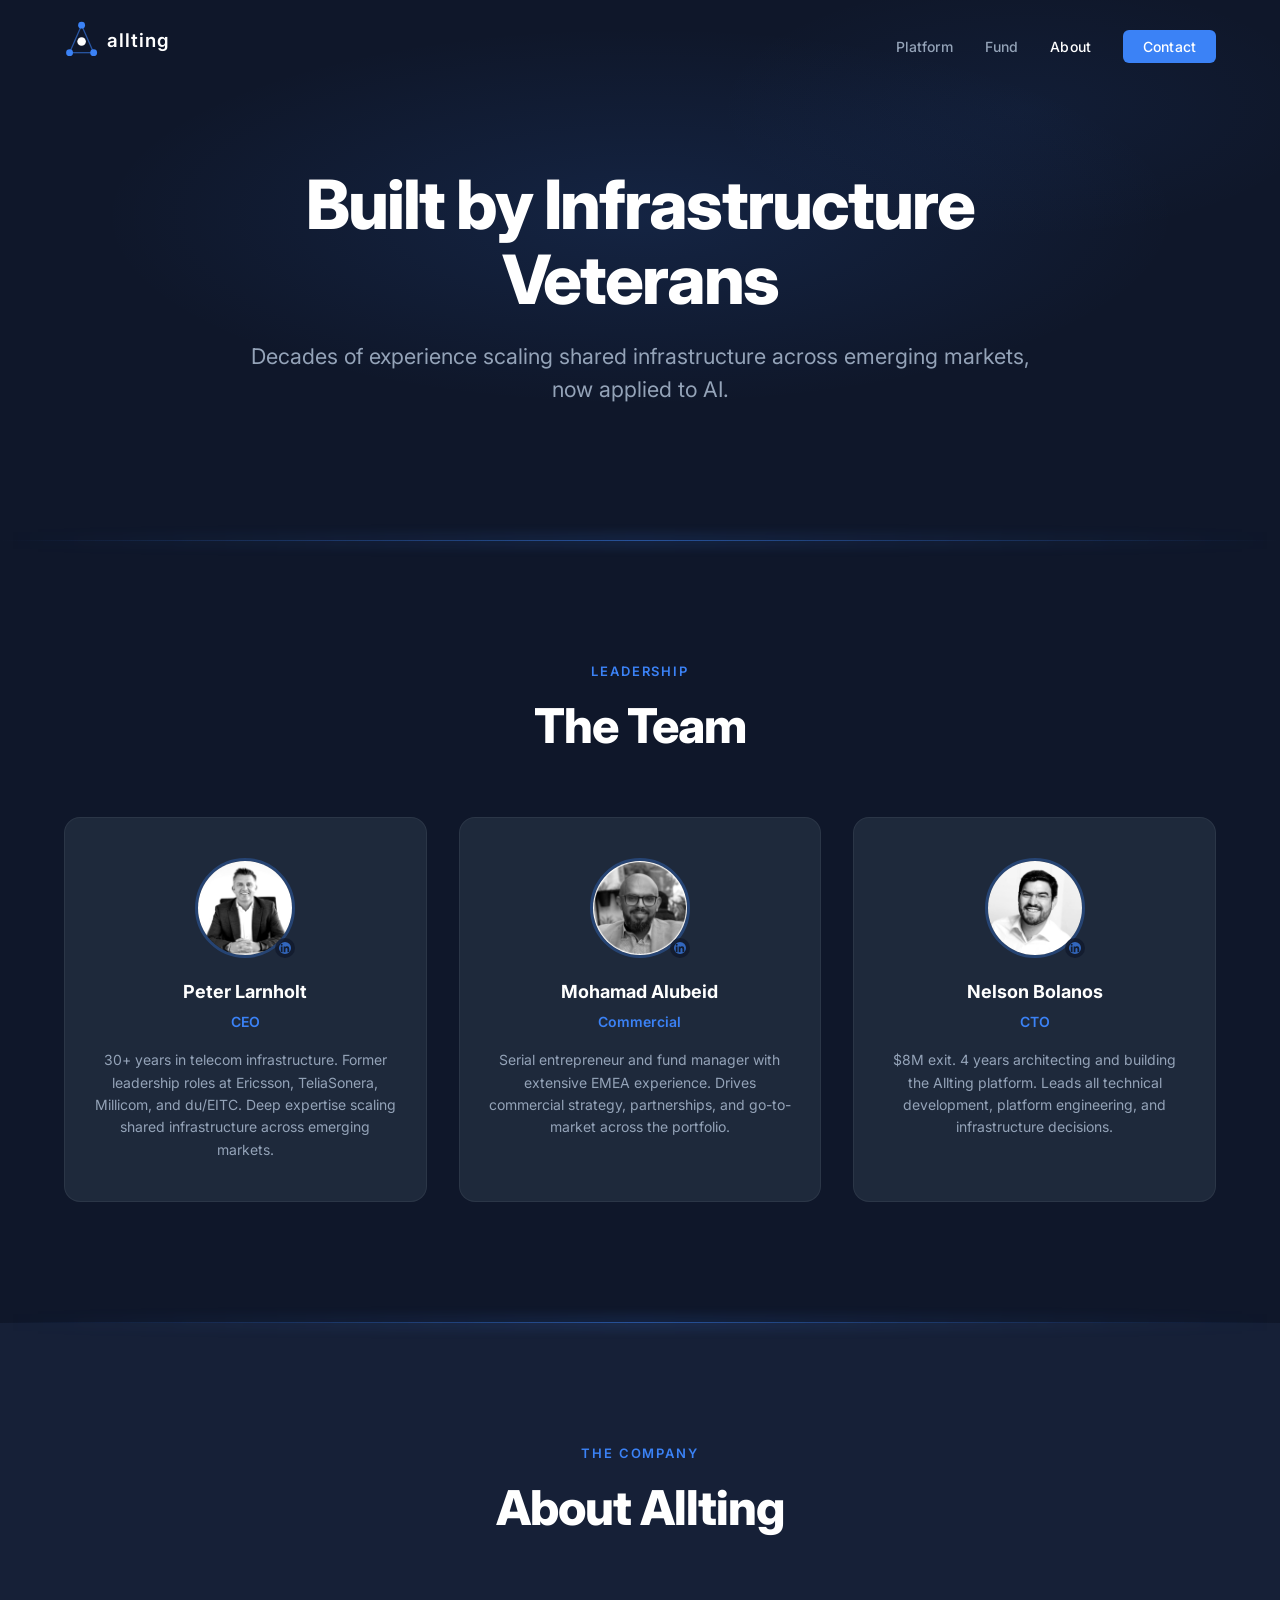
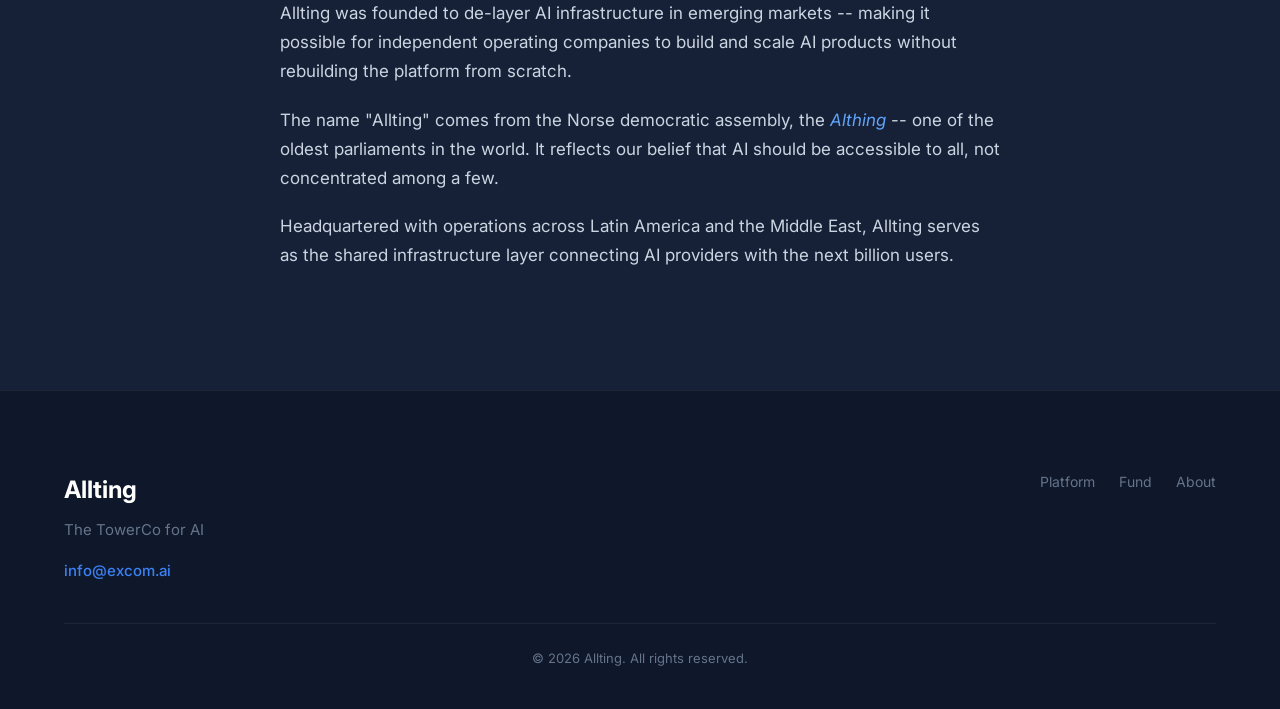
==== about.html @ 38971968 "Restructure site: Product, Fund (PE style), About — three pages Co-Authored-By: Claude Opus 4.6 (1M " ====
<!DOCTYPE html>
<html lang="en">
<head>
  <meta charset="UTF-8">
  <meta name="viewport" content="width=device-width, initial-scale=1.0">
  <title>About — Allting</title>
  <meta name="description" content="Meet the team behind Allting, the shared infrastructure layer for AI in emerging markets.">

  <!-- Favicons -->
  <link rel="icon" type="image/svg+xml" href="favicon.svg">
  <link rel="icon" type="image/x-icon" href="favicon.ico" sizes="32x32">
  <link rel="apple-touch-icon" href="apple-touch-icon.png">

  <!-- Open Graph -->
  <meta property="og:type" content="website">
  <meta property="og:url" content="https://allting.ai/about.html">
  <meta property="og:title" content="About — Allting">
  <meta property="og:description" content="Meet the team behind Allting, the shared infrastructure layer for AI in emerging markets.">
  <meta property="og:image" content="https://allting.ai/og-image.png">

  <!-- SEO -->
  <link rel="canonical" href="https://allting.ai/about.html">
  <meta name="theme-color" content="#0F172A">

  <link rel="preconnect" href="https://fonts.googleapis.com">
  <link rel="preconnect" href="https://fonts.gstatic.com" crossorigin>
  <link href="https://fonts.googleapis.com/css2?family=Inter:wght@300;400;500;600;700;800&display=swap" rel="stylesheet">
  <link rel="stylesheet" href="style.css">
</head>
<body>

  <!-- Navigation -->
  <nav class="nav" id="nav" role="navigation" aria-label="Main navigation">
    <div class="nav-inner">
      <a href="/" class="nav-logo" aria-label="Allting home">
        <svg xmlns="http://www.w3.org/2000/svg" viewBox="0 0 220 50" width="190" height="43" class="nav-logo-svg">
          <line x1="20" y1="6" x2="6" y2="38" stroke="#3B82F6" stroke-width="1.5" opacity="0.6"/>
          <line x1="20" y1="6" x2="34" y2="38" stroke="#3B82F6" stroke-width="1.5" opacity="0.6"/>
          <line x1="6" y1="38" x2="34" y2="38" stroke="#3B82F6" stroke-width="1.5" opacity="0.6"/>
          <circle cx="20" cy="6" r="4" fill="#3B82F6"/>
          <circle cx="6" cy="38" r="4" fill="#3B82F6"/>
          <circle cx="34" cy="38" r="4" fill="#3B82F6"/>
          <circle cx="20" cy="25" r="5" fill="#FFFFFF"/>
          <text x="50" y="31" font-family="Inter, Arial, Helvetica, sans-serif" font-size="22" font-weight="600" fill="#FFFFFF" letter-spacing="1">allting</text>
        </svg>
      </a>
      <button class="nav-toggle" id="navToggle" aria-label="Toggle menu">
        <span></span><span></span><span></span>
      </button>
      <ul class="nav-links" id="navLinks">
        <li><a href="/">Platform</a></li>
        <li><a href="invest.html">Fund</a></li>
        <li><a href="about.html" class="nav-active">About</a></li>
        <li><a href="#contact" class="nav-cta">Contact</a></li>
      </ul>
    </div>
  </nav>

  <!-- Hero -->
  <section class="hero hero-minimal" id="hero" role="banner" aria-label="Hero">
    <div class="hero-bg">
      <div class="hero-gradient"></div>
    </div>
    <div class="container">
      <div class="hero-content">
        <h1 class="hero-title fade-in">Built by Infrastructure Veterans</h1>
        <p class="hero-subtitle fade-in">Decades of experience scaling shared infrastructure across emerging markets, now applied to AI.</p>
      </div>
    </div>
  </section>

  <!-- Section Divider -->
  <div class="section-divider"></div>

  <!-- Team -->
  <section class="section" id="team" aria-label="Team">
    <div class="container">
      <div class="section-header fade-in">
        <p class="section-label">Leadership</p>
        <h2 class="section-title">The Team</h2>
      </div>
      <div class="team-grid">
        <div class="team-card fade-in">
          <a href="https://www.linkedin.com/in/larnholt/" target="_blank" rel="noopener" class="team-linkedin-link">
            <img src="images/peter.jpg" alt="Peter Larnholt" class="team-photo">
            <svg class="team-linkedin-icon" xmlns="http://www.w3.org/2000/svg" viewBox="0 0 24 24" width="20" height="20" fill="#3B82F6"><path d="M20.447 20.452h-3.554v-5.569c0-1.328-.027-3.037-1.852-3.037-1.853 0-2.136 1.445-2.136 2.939v5.667H9.351V9h3.414v1.561h.046c.477-.9 1.637-1.85 3.37-1.85 3.601 0 4.267 2.37 4.267 5.455v6.286zM5.337 7.433a2.062 2.062 0 01-2.063-2.065 2.064 2.064 0 112.063 2.065zm1.782 13.019H3.555V9h3.564v11.452zM22.225 0H1.771C.792 0 0 .774 0 1.729v20.542C0 23.227.792 24 1.771 24h20.451C23.2 24 24 23.227 24 22.271V1.729C24 .774 23.2 0 22.222 0h.003z"/></svg>
          </a>
          <h3 class="team-name">Peter Larnholt</h3>
          <p class="team-role">CEO</p>
          <p class="team-bio">30+ years in telecom infrastructure. Former leadership roles at Ericsson, TeliaSonera, Millicom, and du/EITC. Deep expertise scaling shared infrastructure across emerging markets.</p>
        </div>
        <div class="team-card fade-in">
          <a href="https://www.linkedin.com/in/molle/" target="_blank" rel="noopener" class="team-linkedin-link">
            <img src="images/molle.jpg" alt="Mohamad Alubeid" class="team-photo">
            <svg class="team-linkedin-icon" xmlns="http://www.w3.org/2000/svg" viewBox="0 0 24 24" width="20" height="20" fill="#3B82F6"><path d="M20.447 20.452h-3.554v-5.569c0-1.328-.027-3.037-1.852-3.037-1.853 0-2.136 1.445-2.136 2.939v5.667H9.351V9h3.414v1.561h.046c.477-.9 1.637-1.85 3.37-1.85 3.601 0 4.267 2.37 4.267 5.455v6.286zM5.337 7.433a2.062 2.062 0 01-2.063-2.065 2.064 2.064 0 112.063 2.065zm1.782 13.019H3.555V9h3.564v11.452zM22.225 0H1.771C.792 0 0 .774 0 1.729v20.542C0 23.227.792 24 1.771 24h20.451C23.2 24 24 23.227 24 22.271V1.729C24 .774 23.2 0 22.222 0h.003z"/></svg>
          </a>
          <h3 class="team-name">Mohamad Alubeid</h3>
          <p class="team-role">Commercial</p>
          <p class="team-bio">Serial entrepreneur and fund manager with extensive EMEA experience. Drives commercial strategy, partnerships, and go-to-market across the portfolio.</p>
        </div>
        <div class="team-card fade-in">
          <a href="https://www.linkedin.com/in/nbolanoss/" target="_blank" rel="noopener" class="team-linkedin-link">
            <img src="images/nelson.jpg" alt="Nelson Bolanos" class="team-photo">
            <svg class="team-linkedin-icon" xmlns="http://www.w3.org/2000/svg" viewBox="0 0 24 24" width="20" height="20" fill="#3B82F6"><path d="M20.447 20.452h-3.554v-5.569c0-1.328-.027-3.037-1.852-3.037-1.853 0-2.136 1.445-2.136 2.939v5.667H9.351V9h3.414v1.561h.046c.477-.9 1.637-1.85 3.37-1.85 3.601 0 4.267 2.37 4.267 5.455v6.286zM5.337 7.433a2.062 2.062 0 01-2.063-2.065 2.064 2.064 0 112.063 2.065zm1.782 13.019H3.555V9h3.564v11.452zM22.225 0H1.771C.792 0 0 .774 0 1.729v20.542C0 23.227.792 24 1.771 24h20.451C23.2 24 24 23.227 24 22.271V1.729C24 .774 23.2 0 22.222 0h.003z"/></svg>
          </a>
          <h3 class="team-name">Nelson Bolanos</h3>
          <p class="team-role">CTO</p>
          <p class="team-bio">$8M exit. 4 years architecting and building the Allting platform. Leads all technical development, platform engineering, and infrastructure decisions.</p>
        </div>
      </div>
    </div>
  </section>

  <!-- Section Divider -->
  <div class="section-divider"></div>

  <!-- Company -->
  <section class="section section-dark" id="company" aria-label="Company">
    <div class="container">
      <div class="section-header fade-in">
        <p class="section-label">The Company</p>
        <h2 class="section-title">About Allting</h2>
      </div>
      <div class="company-content fade-in">
        <div class="company-text">
          <p>Allting was founded to de-layer AI infrastructure in emerging markets -- making it possible for independent operating companies to build and scale AI products without rebuilding the platform from scratch.</p>
          <p>The name "Allting" comes from the Norse democratic assembly, the <em>Althing</em> -- one of the oldest parliaments in the world. It reflects our belief that AI should be accessible to all, not concentrated among a few.</p>
          <p>Headquartered with operations across Latin America and the Middle East, Allting serves as the shared infrastructure layer connecting AI providers with the next billion users.</p>
        </div>
      </div>
    </div>
  </section>

  <!-- Contact / Footer -->
  <footer class="footer" id="contact" role="contentinfo" aria-label="Contact and footer">
    <div class="container">
      <div class="footer-content fade-in">
        <div class="footer-main">
          <span class="footer-logo">Allting</span>
          <p class="footer-tagline">The TowerCo for AI</p>
          <a href="mailto:info@excom.ai" class="footer-email">info@excom.ai</a>
        </div>
        <div class="footer-links">
          <a href="/">Platform</a>
          <a href="invest.html">Fund</a>
          <a href="about.html">About</a>
        </div>
      </div>
      <div class="footer-bottom">
        <p>&copy; 2026 Allting. All rights reserved.</p>
      </div>
    </div>
  </footer>

  <script src="main.js" defer></script>
</body>
</html>
---- style.css ----
/* ============================================
   Allting — Investor Website
   Premium dark theme, Lunate-inspired
   ============================================ */

/* --- Reset & Base --- */
*, *::before, *::after {
  margin: 0;
  padding: 0;
  box-sizing: border-box;
}

:root {
  --navy: #0F172A;
  --navy-light: #1E293B;
  --navy-mid: #162037;
  --blue: #3B82F6;
  --blue-light: #60A5FA;
  --blue-glow: rgba(59, 130, 246, 0.15);
  --white: #FFFFFF;
  --gray-100: #F1F5F9;
  --gray-200: #E2E8F0;
  --gray-300: #CBD5E1;
  --gray-400: #94A3B8;
  --gray-500: #64748B;
  --font: 'Inter', -apple-system, BlinkMacSystemFont, 'Segoe UI', sans-serif;
  --transition: 0.3s cubic-bezier(0.4, 0, 0.2, 1);
}

html {
  scroll-behavior: smooth;
  -webkit-font-smoothing: antialiased;
  -moz-osx-font-smoothing: grayscale;
}

body {
  font-family: var(--font);
  background: var(--navy);
  color: var(--gray-200);
  line-height: 1.6;
  overflow-x: hidden;
}

.container {
  max-width: 1200px;
  margin: 0 auto;
  padding: 0 24px;
}

a {
  color: inherit;
  text-decoration: none;
}

ul { list-style: none; }

/* --- Animations --- */
.counter {
  display: inline-block;
}

.fade-in {
  opacity: 0;
  transform: translateY(30px);
  transition: opacity 0.7s var(--transition), transform 0.7s var(--transition);
}

.fade-in.visible {
  opacity: 1;
  transform: translateY(0);
}

/* Stagger children */
.fade-in:nth-child(2) { transition-delay: 0.1s; }
.fade-in:nth-child(3) { transition-delay: 0.2s; }
.fade-in:nth-child(4) { transition-delay: 0.3s; }

/* ============================================
   Navigation
   ============================================ */
.nav {
  position: fixed;
  top: 0;
  left: 0;
  right: 0;
  z-index: 1000;
  padding: 20px 0;
  transition: background var(--transition), padding var(--transition), box-shadow var(--transition);
}

.nav.scrolled {
  background: rgba(15, 23, 42, 0.95);
  backdrop-filter: blur(12px);
  -webkit-backdrop-filter: blur(12px);
  padding: 12px 0;
  box-shadow: 0 1px 0 rgba(255,255,255,0.05);
}

.nav-inner {
  max-width: 1200px;
  margin: 0 auto;
  padding: 0 24px;
  display: flex;
  align-items: center;
  justify-content: space-between;
}

.nav-logo {
  font-size: 1.5rem;
  font-weight: 700;
  color: var(--white);
  letter-spacing: -0.02em;
}

.nav-links {
  display: flex;
  align-items: center;
  gap: 32px;
}

.nav-links a {
  font-size: 0.875rem;
  font-weight: 500;
  color: var(--gray-400);
  transition: color var(--transition);
  letter-spacing: 0.01em;
}

.nav-links a:hover {
  color: var(--white);
}

.nav-cta {
  background: var(--blue);
  color: var(--white) !important;
  padding: 8px 20px;
  border-radius: 6px;
  transition: background var(--transition), transform var(--transition) !important;
}

.nav-cta:hover {
  background: var(--blue-light);
  transform: translateY(-1px);
}

.nav-toggle {
  display: none;
  flex-direction: column;
  gap: 5px;
  background: none;
  border: none;
  cursor: pointer;
  padding: 4px;
}

.nav-toggle span {
  display: block;
  width: 24px;
  height: 2px;
  background: var(--white);
  border-radius: 2px;
  transition: transform var(--transition), opacity var(--transition);
}

.nav-toggle.active span:nth-child(1) {
  transform: translateY(7px) rotate(45deg);
}

.nav-toggle.active span:nth-child(2) {
  opacity: 0;
}

.nav-toggle.active span:nth-child(3) {
  transform: translateY(-7px) rotate(-45deg);
}

/* ============================================
   Section Dividers
   ============================================ */
.section-divider {
  height: 1px;
  background: linear-gradient(90deg, transparent, rgba(59,130,246,0.3) 30%, rgba(59,130,246,0.5) 50%, rgba(59,130,246,0.3) 70%, transparent);
  position: relative;
}

.section-divider::before {
  content: '';
  position: absolute;
  top: -8px;
  left: 0;
  right: 0;
  height: 17px;
  background: linear-gradient(90deg, transparent, rgba(59,130,246,0.06) 30%, rgba(59,130,246,0.1) 50%, rgba(59,130,246,0.06) 70%, transparent);
  filter: blur(4px);
}

/* ============================================
   Hero Section
   ============================================ */
.hero {
  position: relative;
  min-height: 100vh;
  display: flex;
  align-items: center;
  padding: 120px 0 80px;
  overflow: hidden;
}

.hero-canvas {
  position: absolute;
  top: 0;
  left: 0;
  width: 100%;
  height: 100%;
  z-index: 0;
  pointer-events: none;
}

.hero-bg {
  position: absolute;
  inset: 0;
  z-index: 0;
}

.hero-gradient {
  position: absolute;
  inset: 0;
  background:
    radial-gradient(ellipse 60% 50% at 50% 40%, rgba(59,130,246,0.12) 0%, transparent 70%),
    radial-gradient(ellipse 40% 40% at 80% 20%, rgba(59,130,246,0.06) 0%, transparent 60%);
}

.hero-grid {
  position: absolute;
  inset: 0;
  background-image:
    linear-gradient(rgba(59,130,246,0.03) 1px, transparent 1px),
    linear-gradient(90deg, rgba(59,130,246,0.03) 1px, transparent 1px);
  background-size: 60px 60px;
  mask-image: radial-gradient(ellipse 70% 60% at 50% 50%, black 20%, transparent 70%);
  -webkit-mask-image: radial-gradient(ellipse 70% 60% at 50% 50%, black 20%, transparent 70%);
}

.hero-content {
  position: relative;
  z-index: 1;
  text-align: center;
  max-width: 800px;
  margin: 0 auto;
}

.hero-label {
  font-size: 0.8125rem;
  font-weight: 600;
  text-transform: uppercase;
  letter-spacing: 0.15em;
  color: var(--blue);
  margin-bottom: 24px;
}

.hero-title {
  font-size: clamp(2.5rem, 6vw, 4.25rem);
  font-weight: 800;
  color: var(--white);
  line-height: 1.1;
  letter-spacing: -0.03em;
  margin-bottom: 24px;
}

.hero-subtitle {
  font-size: clamp(1.1rem, 2vw, 1.35rem);
  color: var(--gray-400);
  font-weight: 400;
  margin-bottom: 48px;
  line-height: 1.5;
}

.hero-stats {
  display: inline-flex;
  align-items: center;
  gap: 32px;
  background: rgba(30, 41, 59, 0.5);
  border: 1px solid rgba(59,130,246,0.15);
  border-radius: 12px;
  padding: 24px 40px;
  margin-bottom: 48px;
  backdrop-filter: blur(8px);
}

.hero-stat {
  display: flex;
  flex-direction: column;
  align-items: center;
  gap: 4px;
}

.hero-stat-value {
  font-size: 1.75rem;
  font-weight: 700;
  color: var(--white);
  letter-spacing: -0.02em;
}

.hero-stat-label {
  font-size: 0.8125rem;
  color: var(--gray-400);
  font-weight: 500;
  text-transform: uppercase;
  letter-spacing: 0.05em;
}

.hero-stat-divider {
  width: 1px;
  height: 40px;
  background: rgba(255,255,255,0.1);
}

.hero-actions {
  display: flex;
  gap: 16px;
  justify-content: center;
}

/* --- Buttons --- */
.btn {
  display: inline-flex;
  align-items: center;
  padding: 14px 28px;
  font-size: 0.9375rem;
  font-weight: 600;
  border-radius: 8px;
  transition: all var(--transition);
  cursor: pointer;
  border: none;
  font-family: var(--font);
}

.btn-primary {
  background: var(--blue);
  color: var(--white);
}

.btn-primary:hover {
  background: var(--blue-light);
  transform: translateY(-2px);
  box-shadow: 0 8px 24px rgba(59,130,246,0.25);
}

.btn-outline {
  background: transparent;
  color: var(--gray-300);
  border: 1px solid rgba(255,255,255,0.15);
}

.btn-outline:hover {
  border-color: rgba(255,255,255,0.3);
  color: var(--white);
  transform: translateY(-2px);
}

/* ============================================
   Sections (shared)
   ============================================ */
.section {
  padding: 120px 0;
}

.section-dark {
  background: var(--navy-mid);
}

.section-header {
  text-align: center;
  max-width: 680px;
  margin: 0 auto 64px;
}

.section-label {
  font-size: 0.8125rem;
  font-weight: 600;
  text-transform: uppercase;
  letter-spacing: 0.15em;
  color: var(--blue);
  margin-bottom: 16px;
}

.section-title {
  font-size: clamp(2rem, 4vw, 3rem);
  font-weight: 800;
  color: var(--white);
  line-height: 1.15;
  letter-spacing: -0.02em;
  margin-bottom: 16px;
}

.section-desc {
  font-size: 1.125rem;
  color: var(--gray-400);
  line-height: 1.6;
}

/* ============================================
   About Section
   ============================================ */
.about-grid {
  display: grid;
  grid-template-columns: 1fr 1fr;
  gap: 48px;
  align-items: start;
}

.about-icon {
  margin-bottom: 24px;
}

.about-quote {
  font-size: 1.25rem;
  line-height: 1.7;
  color: var(--gray-300);
  border-left: 3px solid var(--blue);
  padding-left: 24px;
  font-style: normal;
}

.about-quote strong {
  color: var(--white);
}

.about-details {
  display: flex;
  flex-direction: column;
  gap: 20px;
}

.about-card {
  background: var(--navy-light);
  border: 1px solid rgba(255,255,255,0.06);
  border-radius: 12px;
  padding: 28px;
  transition: border-color var(--transition), transform var(--transition);
}

.about-card:hover {
  border-color: rgba(59,130,246,0.2);
  transform: translateY(-2px);
}

.about-card h3 {
  font-size: 1rem;
  font-weight: 600;
  color: var(--white);
  margin-bottom: 8px;
}

.about-card p {
  font-size: 0.9375rem;
  color: var(--gray-400);
  line-height: 1.6;
}

/* ============================================
   Problem Section
   ============================================ */
.problem-grid {
  display: grid;
  grid-template-columns: repeat(4, 1fr);
  gap: 24px;
}

.problem-card {
  background: rgba(15, 23, 42, 0.6);
  border: 1px solid rgba(255,255,255,0.06);
  border-radius: 12px;
  padding: 36px 28px;
  text-align: center;
  transition: border-color var(--transition), transform var(--transition);
}

.problem-card:hover {
  border-color: rgba(59,130,246,0.2);
  transform: translateY(-4px);
}

.problem-stat {
  display: block;
  font-size: 2.5rem;
  font-weight: 800;
  color: var(--blue);
  letter-spacing: -0.02em;
  margin-bottom: 12px;
}

.problem-label {
  font-size: 0.875rem;
  color: var(--gray-400);
  line-height: 1.5;
}

/* ============================================
   How It Works — Flow Stack
   ============================================ */
.flow-stack {
  max-width: 560px;
  margin: 0 auto;
  display: flex;
  flex-direction: column;
  align-items: center;
}

.flow-layer {
  width: 100%;
  padding: 28px 32px;
  border-radius: 12px;
  text-align: center;
  border: 1px solid rgba(255,255,255,0.06);
  transition: transform var(--transition);
}

.flow-layer:hover {
  transform: scale(1.02);
}

.flow-layer-top {
  background: linear-gradient(135deg, rgba(59,130,246,0.08), rgba(59,130,246,0.03));
  border-color: rgba(59,130,246,0.15);
}

.flow-layer-mid {
  background: rgba(30, 41, 59, 0.5);
}

.flow-layer-infra {
  background: linear-gradient(135deg, rgba(59,130,246,0.15), rgba(59,130,246,0.05));
  border-color: rgba(59,130,246,0.3);
}

.flow-layer-bottom {
  background: rgba(30, 41, 59, 0.3);
}

.flow-layer-label {
  font-size: 1.125rem;
  font-weight: 700;
  color: var(--white);
  margin-bottom: 4px;
}

.flow-layer-desc {
  font-size: 0.875rem;
  color: var(--gray-400);
}

.flow-badge {
  display: inline-block;
  font-size: 0.75rem;
  font-weight: 600;
  padding: 2px 10px;
  border-radius: 20px;
  background: rgba(255,255,255,0.08);
  color: var(--gray-300);
  margin-left: 8px;
  vertical-align: middle;
}

.flow-badge.accent {
  background: rgba(59,130,246,0.2);
  color: var(--blue-light);
}

.flow-arrow {
  padding: 8px 0;
  opacity: 0.5;
}

/* Animated flow arrows */
.flow-arrow-animated {
  display: flex;
  flex-direction: column;
  align-items: center;
  padding: 4px 0;
  position: relative;
  height: 40px;
}

.flow-pulse-line {
  width: 2px;
  height: 100%;
  background: linear-gradient(to bottom, rgba(59,130,246,0.1), rgba(59,130,246,0.4), rgba(59,130,246,0.1));
}

.flow-pulse-dot {
  position: absolute;
  width: 8px;
  height: 8px;
  border-radius: 50%;
  background: var(--blue);
  box-shadow: 0 0 12px rgba(59,130,246,0.6);
  animation: flowPulseDown 2s ease-in-out infinite;
}

.flow-arrow-animated:nth-of-type(2) .flow-pulse-dot {
  animation-delay: 0.4s;
}

.flow-arrow-animated:nth-of-type(3) .flow-pulse-dot {
  animation-delay: 0.8s;
}

@keyframes flowPulseDown {
  0% { top: 0; opacity: 0; }
  20% { opacity: 1; }
  80% { opacity: 1; }
  100% { top: calc(100% - 8px); opacity: 0; }
}

.flow-callout {
  text-align: center;
  margin-top: 48px;
  font-size: 1.125rem;
  font-style: italic;
  color: var(--gray-400);
  border-top: 1px solid rgba(255,255,255,0.06);
  padding-top: 32px;
  max-width: 560px;
  margin-left: auto;
  margin-right: auto;
}

/* ============================================
   Market Section
   ============================================ */
.market-grid {
  display: grid;
  grid-template-columns: repeat(3, 1fr);
  gap: 32px;
}

.market-card {
  background: rgba(15, 23, 42, 0.6);
  border: 1px solid rgba(255,255,255,0.06);
  border-radius: 16px;
  padding: 40px 28px;
  text-align: center;
  transition: border-color var(--transition), transform var(--transition);
}

.market-card:hover {
  border-color: rgba(59,130,246,0.2);
  transform: translateY(-4px);
}

.market-ring {
  width: 100px;
  height: 100px;
  margin: 0 auto 24px;
}

.market-ring svg {
  width: 100%;
  height: 100%;
}

.market-value {
  display: block;
  font-size: 2rem;
  font-weight: 800;
  color: var(--white);
  letter-spacing: -0.02em;
}

.market-label {
  display: block;
  font-size: 0.8125rem;
  font-weight: 600;
  text-transform: uppercase;
  letter-spacing: 0.1em;
  color: var(--blue);
  margin-bottom: 12px;
}

.market-desc {
  font-size: 0.875rem;
  color: var(--gray-400);
  line-height: 1.5;
}

/* ============================================
   Business Model
   ============================================ */
.model-grid {
  display: grid;
  grid-template-columns: 1fr 1fr;
  gap: 48px;
  align-items: start;
}

.model-metrics {
  display: flex;
  flex-direction: column;
  gap: 24px;
}

.model-metric {
  background: var(--navy-light);
  border: 1px solid rgba(255,255,255,0.06);
  border-radius: 12px;
  padding: 28px;
  display: flex;
  align-items: baseline;
  gap: 16px;
  transition: border-color var(--transition);
}

.model-metric:hover {
  border-color: rgba(59,130,246,0.2);
}

.model-metric-value {
  font-size: 2rem;
  font-weight: 800;
  color: var(--blue);
  letter-spacing: -0.02em;
  min-width: 80px;
}

.model-metric-label {
  font-size: 1rem;
  color: var(--gray-400);
}

.flywheel {
  background: var(--navy-light);
  border: 1px solid rgba(255,255,255,0.06);
  border-radius: 16px;
  padding: 40px;
}

.flywheel-title {
  font-size: 1.25rem;
  font-weight: 700;
  color: var(--white);
  margin-bottom: 32px;
  text-align: center;
}

/* Circular flywheel */
.flywheel-circular {
  position: relative;
  width: 300px;
  height: 300px;
  margin: 0 auto;
}

.flywheel-ring {
  position: absolute;
  inset: 0;
}

.flywheel-ring-svg {
  width: 100%;
  height: 100%;
}

.flywheel-spin-arc {
  transform-origin: 150px 150px;
  animation: flywheelSpin 6s linear infinite;
}

.flywheel-dot {
  animation: flywheelDotMove 6s linear infinite;
}

.flywheel-dot-1 { animation-delay: 0s; }
.flywheel-dot-2 { animation-delay: -0.3s; }
.flywheel-dot-3 { animation-delay: -0.6s; }

@keyframes flywheelSpin {
  from { transform: rotate(0deg); }
  to { transform: rotate(360deg); }
}

@keyframes flywheelDotMove {
  from { transform: rotate(0deg) translate(130px) rotate(0deg); cx: 150; cy: 150; }
  to { transform: rotate(360deg) translate(130px) rotate(-360deg); cx: 150; cy: 150; }
}

.flywheel-node {
  position: absolute;
  display: flex;
  flex-direction: column;
  align-items: center;
  gap: 4px;
  transform: translate(-50%, -50%);
}

.flywheel-node-icon {
  width: 44px;
  height: 44px;
  border-radius: 50%;
  background: rgba(59,130,246,0.15);
  border: 2px solid rgba(59,130,246,0.4);
  display: flex;
  align-items: center;
  justify-content: center;
  font-size: 1.1rem;
  font-weight: 700;
  color: var(--blue-light);
  transition: all 0.3s ease;
}

.flywheel-node:hover .flywheel-node-icon {
  background: rgba(59,130,246,0.3);
  border-color: var(--blue);
  box-shadow: 0 0 20px rgba(59,130,246,0.3);
}

.flywheel-node-text {
  font-size: 0.75rem;
  font-weight: 600;
  color: var(--gray-300);
  white-space: nowrap;
}

/* Positions: top, right, bottom, left */
.flywheel-node-0 { top: 4%; left: 50%; }
.flywheel-node-1 { top: 50%; left: 98%; }
.flywheel-node-2 { top: 96%; left: 50%; }
.flywheel-node-3 { top: 50%; left: 2%; }

/* ============================================
   Traction Section
   ============================================ */
.traction-stats {
  display: grid;
  grid-template-columns: repeat(4, 1fr);
  gap: 24px;
  margin-bottom: 64px;
}

.traction-stat {
  text-align: center;
  padding: 32px 20px;
  background: rgba(15, 23, 42, 0.6);
  border: 1px solid rgba(255,255,255,0.06);
  border-radius: 12px;
}

.traction-stat-value {
  display: block;
  font-size: 2.25rem;
  font-weight: 800;
  color: var(--white);
  letter-spacing: -0.02em;
  margin-bottom: 4px;
}

.traction-stat-label {
  font-size: 0.8125rem;
  color: var(--gray-400);
  font-weight: 500;
  text-transform: uppercase;
  letter-spacing: 0.05em;
}

.traction-subtitle {
  font-size: 1.25rem;
  font-weight: 700;
  color: var(--white);
  margin-bottom: 24px;
}

.opco-grid {
  display: grid;
  grid-template-columns: repeat(2, 1fr);
  gap: 20px;
  margin-bottom: 48px;
}

.opco-card {
  background: rgba(15, 23, 42, 0.6);
  border: 1px solid rgba(255,255,255,0.06);
  border-radius: 12px;
  padding: 28px;
  transition: border-color var(--transition), transform var(--transition);
}

.opco-card:hover {
  border-color: rgba(59,130,246,0.2);
  transform: translateY(-2px);
}

.opco-header {
  display: flex;
  align-items: center;
  justify-content: space-between;
  margin-bottom: 12px;
}

.opco-name {
  font-size: 1.125rem;
  font-weight: 700;
  color: var(--white);
}

.opco-tag {
  font-size: 0.75rem;
  font-weight: 600;
  padding: 4px 12px;
  border-radius: 20px;
  background: rgba(59,130,246,0.12);
  color: var(--blue-light);
  text-transform: uppercase;
  letter-spacing: 0.05em;
}

.opco-desc {
  font-size: 0.9375rem;
  color: var(--gray-400);
  margin-bottom: 16px;
  line-height: 1.5;
}

.opco-meta {
  display: flex;
  gap: 16px;
  font-size: 0.8125rem;
  color: var(--gray-500);
}

.opco-meta span {
  display: flex;
  align-items: center;
  gap: 4px;
}

.pipeline-card {
  background: rgba(59,130,246,0.06);
  border: 1px dashed rgba(59,130,246,0.25);
  border-radius: 12px;
  padding: 24px 28px;
  display: flex;
  align-items: center;
  gap: 16px;
}

.pipeline-badge {
  font-size: 0.6875rem;
  font-weight: 700;
  text-transform: uppercase;
  letter-spacing: 0.1em;
  padding: 4px 12px;
  border-radius: 20px;
  background: rgba(59,130,246,0.15);
  color: var(--blue-light);
}

.pipeline-name {
  font-size: 1.125rem;
  font-weight: 700;
  color: var(--white);
}

.pipeline-detail {
  font-size: 0.875rem;
  color: var(--gray-400);
}

/* ============================================
   Team Section
   ============================================ */
.team-grid {
  display: grid;
  grid-template-columns: repeat(3, 1fr);
  gap: 32px;
}

.team-card {
  background: var(--navy-light);
  border: 1px solid rgba(255,255,255,0.06);
  border-radius: 16px;
  padding: 40px 28px;
  text-align: center;
  transition: border-color var(--transition), transform var(--transition);
}

.team-card:hover {
  border-color: rgba(59,130,246,0.2);
  transform: translateY(-4px);
}

.team-avatar {
  width: 80px;
  height: 80px;
  border-radius: 50%;
  background: linear-gradient(135deg, var(--blue), #1d4ed8);
  display: flex;
  align-items: center;
  justify-content: center;
  margin: 0 auto 20px;
  font-size: 1.5rem;
  font-weight: 700;
  color: var(--white);
  letter-spacing: 0.02em;
}

.team-linkedin-link {
  position: relative;
  display: block;
  width: 100px;
  height: 100px;
  margin: 0 auto 20px;
  text-decoration: none;
}

.team-photo {
  width: 100px;
  height: 100px;
  border-radius: 50%;
  object-fit: cover;
  border: 3px solid rgba(59, 130, 246, 0.3);
  transition: border-color 0.3s ease, transform 0.3s ease;
}

.team-linkedin-link:hover .team-photo {
  border-color: #3B82F6;
  transform: scale(1.05);
}

.team-linkedin-icon {
  position: absolute;
  bottom: 0;
  right: 0;
  background: var(--navy);
  border-radius: 50%;
  padding: 4px;
  opacity: 0.7;
  transition: opacity 0.3s ease;
}

.team-linkedin-link:hover .team-linkedin-icon {
  opacity: 1;
}

.team-name {
  font-size: 1.125rem;
  font-weight: 700;
  color: var(--white);
  margin-bottom: 4px;
}

.team-role {
  font-size: 0.875rem;
  font-weight: 600;
  color: var(--blue);
  margin-bottom: 16px;
}

.team-bio {
  font-size: 0.875rem;
  color: var(--gray-400);
  line-height: 1.6;
}

/* ============================================
   Roadmap Section
   ============================================ */
.roadmap-timeline {
  max-width: 640px;
  margin: 0 auto;
  position: relative;
  padding-left: 40px;
}

.roadmap-timeline::before {
  content: '';
  position: absolute;
  left: 11px;
  top: 8px;
  bottom: 8px;
  width: 2px;
  background: rgba(255,255,255,0.08);
}

.roadmap-item {
  position: relative;
  padding-bottom: 48px;
}

.roadmap-item:last-child {
  padding-bottom: 0;
}

.roadmap-marker {
  position: absolute;
  left: -40px;
  top: 4px;
  width: 24px;
  height: 24px;
  border-radius: 50%;
  border: 2px solid rgba(255,255,255,0.15);
  background: var(--navy-mid);
}

.roadmap-marker.done {
  border-color: var(--blue);
  background: var(--blue);
}

.roadmap-marker.done::after {
  content: '';
  position: absolute;
  top: 50%;
  left: 50%;
  transform: translate(-50%, -50%);
  width: 10px;
  height: 10px;
  background: var(--white);
  border-radius: 50%;
}

.roadmap-marker.current {
  border-color: var(--blue);
  background: var(--navy-mid);
  box-shadow: 0 0 0 4px rgba(59,130,246,0.2);
}

.roadmap-marker.current::after {
  content: '';
  position: absolute;
  top: 50%;
  left: 50%;
  transform: translate(-50%, -50%);
  width: 8px;
  height: 8px;
  background: var(--blue);
  border-radius: 50%;
  animation: pulse 2s infinite;
}

@keyframes pulse {
  0%, 100% { opacity: 1; transform: translate(-50%, -50%) scale(1); }
  50% { opacity: 0.5; transform: translate(-50%, -50%) scale(1.5); }
}

.roadmap-marker.future {
  border-color: rgba(255,255,255,0.15);
}

.roadmap-content h3 {
  font-size: 1.25rem;
  font-weight: 700;
  color: var(--white);
  margin-bottom: 12px;
}

.roadmap-badge {
  display: inline-block;
  font-size: 0.6875rem;
  font-weight: 700;
  text-transform: uppercase;
  letter-spacing: 0.1em;
  padding: 4px 12px;
  border-radius: 20px;
  margin-bottom: 12px;
}

.roadmap-badge.done {
  background: rgba(34,197,94,0.15);
  color: #4ade80;
}

.roadmap-badge.current {
  background: rgba(59,130,246,0.15);
  color: var(--blue-light);
}

.roadmap-badge.future {
  background: rgba(255,255,255,0.06);
  color: var(--gray-400);
}

.roadmap-content ul {
  display: flex;
  flex-direction: column;
  gap: 8px;
}

.roadmap-content li {
  font-size: 0.9375rem;
  color: var(--gray-400);
  padding-left: 16px;
  position: relative;
}

.roadmap-content li::before {
  content: '';
  position: absolute;
  left: 0;
  top: 10px;
  width: 6px;
  height: 6px;
  border-radius: 50%;
  background: rgba(59,130,246,0.4);
}

/* ============================================
   Footer
   ============================================ */
.footer {
  padding: 80px 0 40px;
  background: var(--navy);
  border-top: 1px solid rgba(255,255,255,0.06);
}

.footer-content {
  display: flex;
  justify-content: space-between;
  align-items: start;
  padding-bottom: 40px;
  border-bottom: 1px solid rgba(255,255,255,0.06);
  margin-bottom: 24px;
}

.footer-logo {
  font-size: 1.5rem;
  font-weight: 700;
  color: var(--white);
  display: block;
  margin-bottom: 8px;
}

.footer-tagline {
  font-size: 0.9375rem;
  color: var(--gray-500);
  margin-bottom: 16px;
}

.footer-email {
  font-size: 0.9375rem;
  color: var(--blue);
  font-weight: 500;
  transition: color var(--transition);
}

.footer-email:hover {
  color: var(--blue-light);
}

.footer-links {
  display: flex;
  gap: 24px;
}

.footer-links a {
  font-size: 0.875rem;
  color: var(--gray-500);
  transition: color var(--transition);
}

.footer-links a:hover {
  color: var(--white);
}

.footer-bottom {
  text-align: center;
}

.footer-bottom p {
  font-size: 0.8125rem;
  color: var(--gray-500);
}

/* ============================================
   Responsive
   ============================================ */
@media (max-width: 1024px) {
  .problem-grid {
    grid-template-columns: repeat(2, 1fr);
  }

  .model-grid {
    grid-template-columns: 1fr;
  }
}

@media (max-width: 768px) {
  .nav-toggle {
    display: flex;
  }

  .nav-links {
    position: fixed;
    top: 0;
    right: -100%;
    width: 280px;
    height: 100vh;
    background: var(--navy);
    flex-direction: column;
    padding: 80px 32px 32px;
    gap: 0;
    transition: right var(--transition);
    border-left: 1px solid rgba(255,255,255,0.06);
  }

  .nav-links.open {
    right: 0;
  }

  .nav-links li {
    width: 100%;
  }

  .nav-links a {
    display: block;
    padding: 16px 0;
    font-size: 1rem;
    border-bottom: 1px solid rgba(255,255,255,0.04);
  }

  .nav-cta {
    text-align: center;
    margin-top: 16px;
  }

  .section {
    padding: 80px 0;
  }

  .section-header {
    margin-bottom: 48px;
  }

  .hero {
    padding: 100px 0 60px;
    min-height: auto;
  }

  .hero-stats {
    flex-direction: column;
    gap: 20px;
    padding: 24px 32px;
  }

  .hero-stat-divider {
    width: 60px;
    height: 1px;
  }

  .hero-actions {
    flex-direction: column;
    align-items: center;
  }

  .about-grid {
    grid-template-columns: 1fr;
    gap: 32px;
  }

  .problem-grid {
    grid-template-columns: 1fr;
  }

  .market-grid {
    grid-template-columns: 1fr;
    max-width: 400px;
    margin: 0 auto;
  }

  .traction-stats {
    grid-template-columns: repeat(2, 1fr);
  }

  .opco-grid {
    grid-template-columns: 1fr;
  }

  .team-grid {
    grid-template-columns: 1fr;
    max-width: 400px;
    margin: 0 auto;
  }

  .flywheel-circular {
    width: 260px;
    height: 260px;
  }

  .flywheel-node-text {
    font-size: 0.6875rem;
  }

  .flywheel-node-icon {
    width: 36px;
    height: 36px;
    font-size: 0.9rem;
  }

  .footer-content {
    flex-direction: column;
    gap: 32px;
  }

  .footer-links {
    flex-wrap: wrap;
    gap: 16px;
  }

  .pipeline-card {
    flex-direction: column;
    text-align: center;
  }
}

@media (max-width: 480px) {
  .hero-title {
    font-size: 2rem;
  }

  .problem-stat {
    font-size: 2rem;
  }

  .traction-stat-value {
    font-size: 1.75rem;
  }

  .model-metric {
    flex-direction: column;
    gap: 8px;
  }

  .model-metric-value {
    min-width: auto;
  }
}

/* ============================================
   Multi-page: Active nav link
   ============================================ */
.nav-active {
  color: var(--white) !important;
}

/* ============================================
   Hero Minimal (invest + about pages)
   ============================================ */
.hero-minimal {
  min-height: 60vh;
  padding: 160px 0 80px;
}

/* ============================================
   Fund Page — Invest.html
   ============================================ */

/* Fund Overview */
.fund-overview-content {
  max-width: 800px;
  margin: 0 auto;
}

.fund-lead-text {
  font-size: 1.1875rem;
  color: var(--gray-300);
  line-height: 1.7;
  margin-bottom: 48px;
  text-align: center;
}

.fund-structure-grid {
  display: grid;
  grid-template-columns: 1fr 1fr;
  gap: 32px;
}

.fund-structure-card {
  background: var(--navy-light);
  border: 1px solid rgba(255,255,255,0.06);
  border-radius: 12px;
  padding: 36px 32px;
  transition: border-color var(--transition), transform var(--transition);
}

.fund-structure-card:hover {
  border-color: rgba(59,130,246,0.2);
  transform: translateY(-2px);
}

.fund-structure-card h3 {
  font-size: 1.125rem;
  font-weight: 700;
  color: var(--white);
  margin-bottom: 12px;
}

.fund-structure-card p {
  font-size: 0.9375rem;
  color: var(--gray-400);
  line-height: 1.6;
}

/* Investment Thesis */
.thesis-grid {
  display: grid;
  grid-template-columns: 1fr 1fr;
  gap: 32px;
}

.thesis-item {
  background: rgba(15, 23, 42, 0.6);
  border: 1px solid rgba(255,255,255,0.06);
  border-radius: 12px;
  padding: 36px 32px;
  transition: border-color var(--transition), transform var(--transition);
}

.thesis-item:hover {
  border-color: rgba(59,130,246,0.2);
  transform: translateY(-2px);
}

.thesis-number {
  display: inline-block;
  font-size: 0.8125rem;
  font-weight: 700;
  color: var(--blue);
  letter-spacing: 0.05em;
  margin-bottom: 12px;
}

.thesis-item h3 {
  font-size: 1.0625rem;
  font-weight: 700;
  color: var(--white);
  margin-bottom: 12px;
}

.thesis-item p {
  font-size: 0.9375rem;
  color: var(--gray-400);
  line-height: 1.6;
}

/* Strategy — metrics reuse .model-metric */
.strategy-content {
  max-width: 800px;
  margin: 0 auto;
}

.strategy-model {
  display: flex;
  flex-direction: column;
  gap: 20px;
  margin-bottom: 48px;
}

/* Allocation bars */
.allocation-title {
  font-size: 1.125rem;
  font-weight: 700;
  color: var(--white);
  margin-bottom: 24px;
}

.allocation-grid {
  display: flex;
  flex-direction: column;
  gap: 16px;
}

.allocation-bar-item {
  display: flex;
  flex-direction: column;
  gap: 6px;
}

.allocation-bar-header {
  display: flex;
  justify-content: space-between;
  align-items: baseline;
}

.allocation-bar-label {
  font-size: 0.875rem;
  font-weight: 500;
  color: var(--gray-300);
}

.allocation-bar-pct {
  font-size: 0.875rem;
  font-weight: 700;
  color: var(--white);
}

.allocation-bar {
  height: 8px;
  background: rgba(255,255,255,0.06);
  border-radius: 4px;
  overflow: hidden;
}

.allocation-bar-fill {
  height: 100%;
  background: linear-gradient(90deg, var(--blue), var(--blue-light));
  border-radius: 4px;
  transition: width 1s cubic-bezier(0.4, 0, 0.2, 1);
}

/* Track Record — 3-col variant */
.traction-stats-3 {
  grid-template-columns: repeat(3, 1fr);
}

/* Fund Terms Table */
.fund-terms-table {
  max-width: 640px;
  margin: 0 auto;
}

.fund-terms-table table {
  width: 100%;
  border-collapse: collapse;
}

.fund-terms-table tr {
  border-bottom: 1px solid rgba(255,255,255,0.06);
}

.fund-terms-table tr:last-child {
  border-bottom: none;
}

.fund-terms-table td {
  padding: 20px 0;
  font-size: 1rem;
}

.term-label {
  color: var(--gray-400);
  font-weight: 500;
}

.term-value {
  color: var(--white);
  font-weight: 700;
  text-align: right;
}

/* Investor Contact Block */
.investor-contact-block {
  text-align: center;
  max-width: 560px;
  margin: 0 auto;
}

.investor-contact-desc {
  font-size: 1.0625rem;
  color: var(--gray-400);
  margin-bottom: 32px;
  line-height: 1.6;
}

.investor-contact-email {
  margin-top: 20px;
  font-size: 0.9375rem;
  color: var(--gray-500);
}

.investor-contact-email a {
  color: var(--blue);
  transition: color var(--transition);
}

.investor-contact-email a:hover {
  color: var(--blue-light);
}

/* ============================================
   About Page — about.html
   ============================================ */

/* Company section */
.company-content {
  max-width: 720px;
  margin: 0 auto;
}

.company-text p {
  font-size: 1.0625rem;
  color: var(--gray-300);
  line-height: 1.7;
  margin-bottom: 20px;
}

.company-text p:last-child {
  margin-bottom: 0;
}

.company-text em {
  color: var(--blue-light);
  font-style: italic;
}

/* ============================================
   Multi-page Responsive
   ============================================ */
@media (max-width: 768px) {
  .hero-minimal {
    min-height: auto;
    padding: 120px 0 60px;
  }

  .fund-structure-grid {
    grid-template-columns: 1fr;
  }

  .thesis-grid {
    grid-template-columns: 1fr;
  }

  .traction-stats-3 {
    grid-template-columns: 1fr;
  }

  .fund-terms-table td {
    font-size: 0.9375rem;
    padding: 16px 0;
  }
}
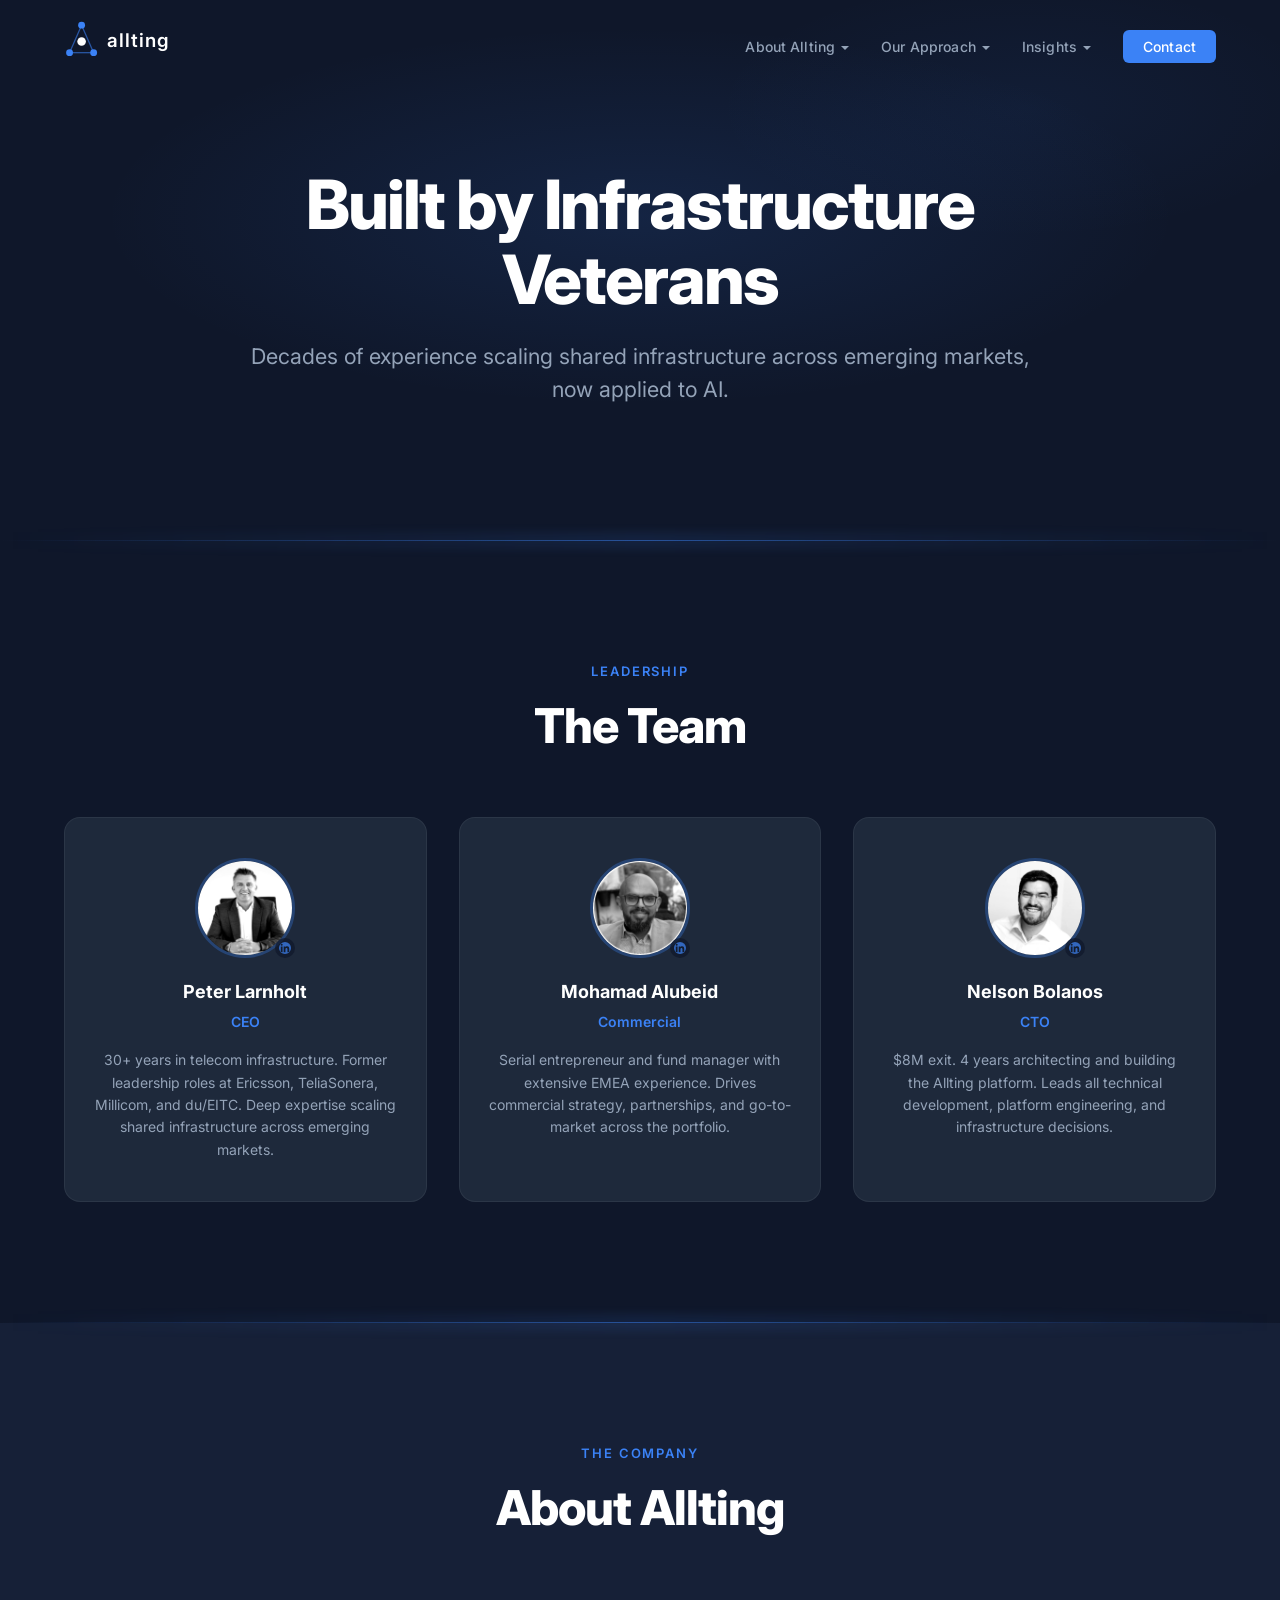
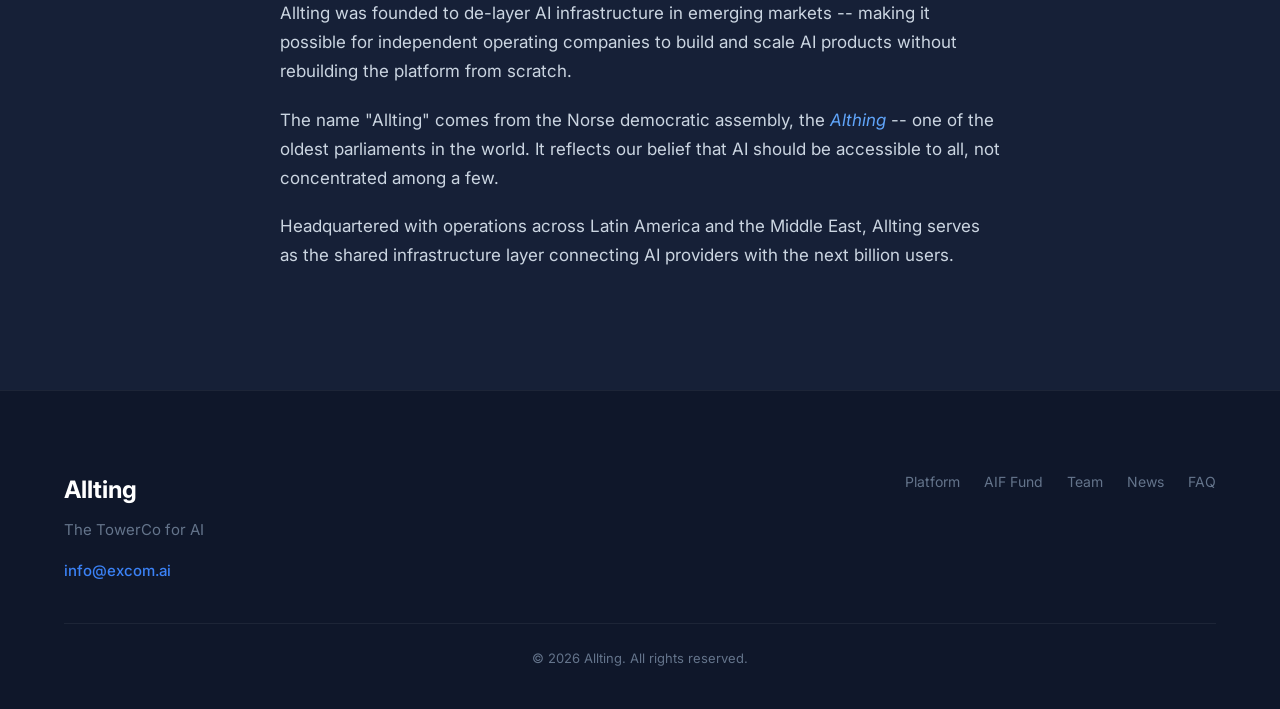
==== commit ab590dd9: "Add dropdown mega-nav and placeholder pages" ====
--- a/about.html
+++ b/about.html
@@ -48,9 +48,30 @@
         <span></span><span></span><span></span>
       </button>
       <ul class="nav-links" id="navLinks">
-        <li><a href="/">Platform</a></li>
-        <li><a href="invest.html">Fund</a></li>
-        <li><a href="about.html" class="nav-active">About</a></li>
+        <li class="nav-dropdown">
+          <a href="#" class="nav-dropdown-trigger">About Allting</a>
+          <ul class="nav-dropdown-menu">
+            <li><a href="/">Platform</a></li>
+            <li><a href="about.html#team">Team</a></li>
+            <li><a href="faq.html">FAQ</a></li>
+          </ul>
+        </li>
+        <li class="nav-dropdown">
+          <a href="#" class="nav-dropdown-trigger">Our Approach</a>
+          <ul class="nav-dropdown-menu">
+            <li><a href="invest.html">AIF Fund</a></li>
+            <li><a href="opportunities.html">Opportunities</a></li>
+            <li><a href="democratisation.html">AI Democratisation</a></li>
+          </ul>
+        </li>
+        <li class="nav-dropdown">
+          <a href="#" class="nav-dropdown-trigger">Insights</a>
+          <ul class="nav-dropdown-menu">
+            <li><a href="news.html">News</a></li>
+            <li><a href="carrier.html">Carrier</a></li>
+            <li><a href="master-thesis.html">Master Thesis</a></li>
+          </ul>
+        </li>
         <li><a href="#contact" class="nav-cta">Contact</a></li>
       </ul>
     </div>
@@ -142,8 +163,10 @@
         </div>
         <div class="footer-links">
           <a href="/">Platform</a>
-          <a href="invest.html">Fund</a>
-          <a href="about.html">About</a>
+          <a href="invest.html">AIF Fund</a>
+          <a href="about.html#team">Team</a>
+          <a href="news.html">News</a>
+          <a href="faq.html">FAQ</a>
         </div>
       </div>
       <div class="footer-bottom">
--- a/style.css
+++ b/style.css
@@ -143,6 +143,88 @@
   transform: translateY(-1px);
 }
 
+/* --- Dropdown Navigation --- */
+.nav-dropdown {
+  position: relative;
+}
+
+.nav-dropdown-trigger {
+  display: inline-flex;
+  align-items: center;
+  gap: 6px;
+  cursor: pointer;
+}
+
+.nav-dropdown-trigger::after {
+  content: '';
+  display: inline-block;
+  width: 0;
+  height: 0;
+  border-left: 4px solid transparent;
+  border-right: 4px solid transparent;
+  border-top: 4px solid currentColor;
+  transition: transform 0.2s ease;
+}
+
+.nav-dropdown:hover > .nav-dropdown-trigger::after,
+.nav-dropdown.open > .nav-dropdown-trigger::after {
+  transform: rotate(180deg);
+}
+
+.nav-dropdown-menu {
+  position: absolute;
+  top: calc(100% + 12px);
+  left: 50%;
+  transform: translateX(-50%) translateY(8px);
+  min-width: 200px;
+  background: #1E293B;
+  border: 1px solid rgba(255,255,255,0.08);
+  border-radius: 8px;
+  padding: 8px 0;
+  opacity: 0;
+  visibility: hidden;
+  pointer-events: none;
+  transition: opacity 0.2s ease, transform 0.2s ease, visibility 0.2s ease;
+  box-shadow: 0 8px 32px rgba(0,0,0,0.3);
+  z-index: 1001;
+}
+
+.nav-dropdown-menu::before {
+  content: '';
+  position: absolute;
+  top: -12px;
+  left: 0;
+  right: 0;
+  height: 12px;
+}
+
+.nav-dropdown:hover > .nav-dropdown-menu,
+.nav-dropdown.open > .nav-dropdown-menu {
+  opacity: 1;
+  visibility: visible;
+  pointer-events: auto;
+  transform: translateX(-50%) translateY(0);
+}
+
+.nav-dropdown-menu li {
+  width: 100%;
+}
+
+.nav-dropdown-menu a {
+  display: block;
+  padding: 10px 24px;
+  font-size: 0.875rem;
+  font-weight: 500;
+  color: #94A3B8 !important;
+  transition: color 0.15s ease, background 0.15s ease;
+  white-space: nowrap;
+}
+
+.nav-dropdown-menu a:hover {
+  color: #FFFFFF !important;
+  background: rgba(59,130,246,0.1);
+}
+
 .nav-toggle {
   display: none;
   flex-direction: column;
@@ -1317,6 +1399,53 @@
     border-bottom: 1px solid rgba(255,255,255,0.04);
   }
 
+  .nav-dropdown-trigger {
+    width: 100%;
+    justify-content: space-between;
+  }
+
+  .nav-dropdown-menu {
+    position: static;
+    transform: none;
+    min-width: 0;
+    width: 100%;
+    background: rgba(15, 23, 42, 0.6);
+    border: none;
+    border-radius: 0;
+    padding: 0;
+    opacity: 1;
+    visibility: visible;
+    pointer-events: auto;
+    box-shadow: none;
+    max-height: 0;
+    overflow: hidden;
+    transition: max-height 0.3s ease;
+  }
+
+  .nav-dropdown-menu::before {
+    display: none;
+  }
+
+  .nav-dropdown.open > .nav-dropdown-menu {
+    max-height: 300px;
+    transform: none;
+  }
+
+  .nav-dropdown:hover > .nav-dropdown-menu {
+    max-height: 0;
+    transform: none;
+  }
+
+  .nav-dropdown.open:hover > .nav-dropdown-menu {
+    max-height: 300px;
+  }
+
+  .nav-dropdown-menu a {
+    padding: 12px 24px !important;
+    font-size: 0.9375rem !important;
+    border-bottom: 1px solid rgba(255,255,255,0.03) !important;
+  }
+
   .nav-cta {
     text-align: center;
     margin-top: 16px;
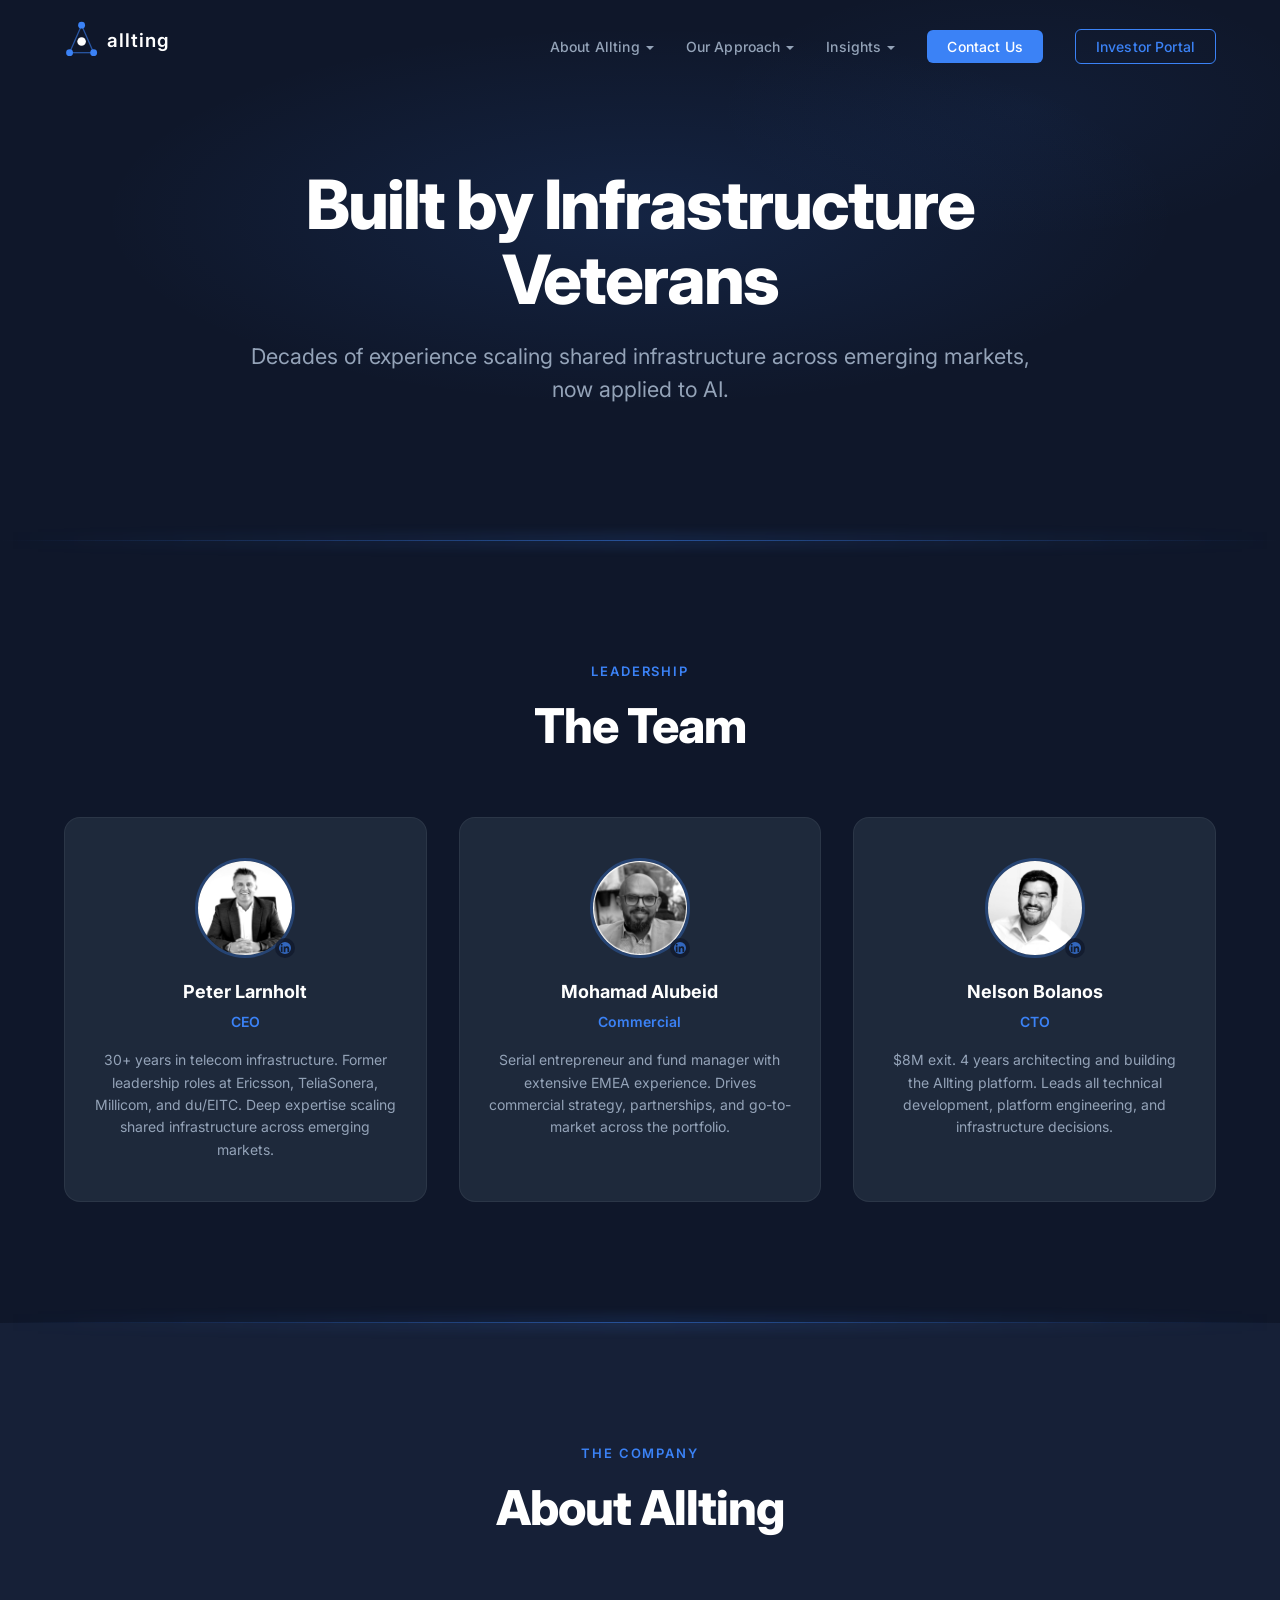
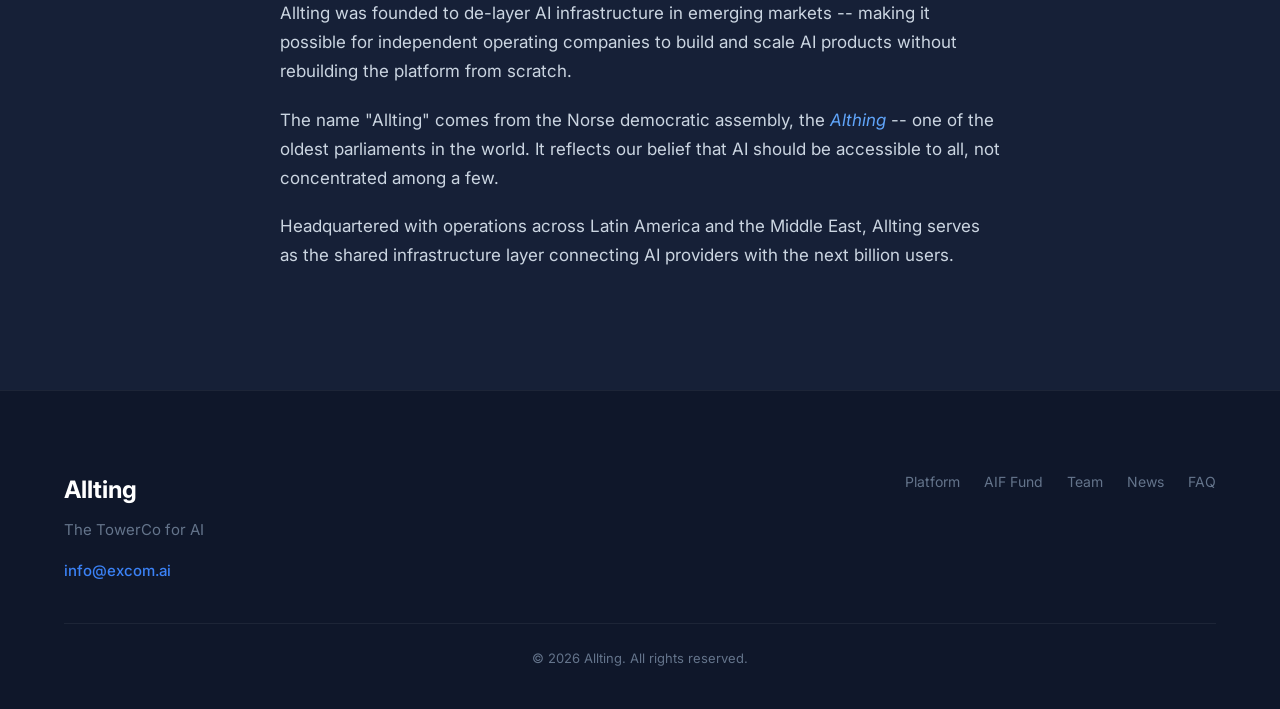
==== commit b6cda9a9: "Add Investor Portal button next to Contact Us in nav" ====
--- a/about.html
+++ b/about.html
@@ -72,7 +72,8 @@
             <li><a href="master-thesis.html">Master Thesis</a></li>
           </ul>
         </li>
-        <li><a href="#contact" class="nav-cta">Contact</a></li>
+        <li><a href="#contact" class="nav-cta">Contact Us</a></li>
+        <li><a href="invest.html#investor-contact" class="nav-cta nav-cta-accent">Investor Portal</a></li>
       </ul>
     </div>
   </nav>
--- a/style.css
+++ b/style.css
@@ -141,6 +141,17 @@
 .nav-cta:hover {
   background: var(--blue-light);
   transform: translateY(-1px);
+}
+
+.nav-cta-accent {
+  background: transparent;
+  border: 1px solid var(--blue);
+  color: var(--blue) !important;
+}
+
+.nav-cta-accent:hover {
+  background: var(--blue);
+  color: var(--white) !important;
 }
 
 /* --- Dropdown Navigation --- */
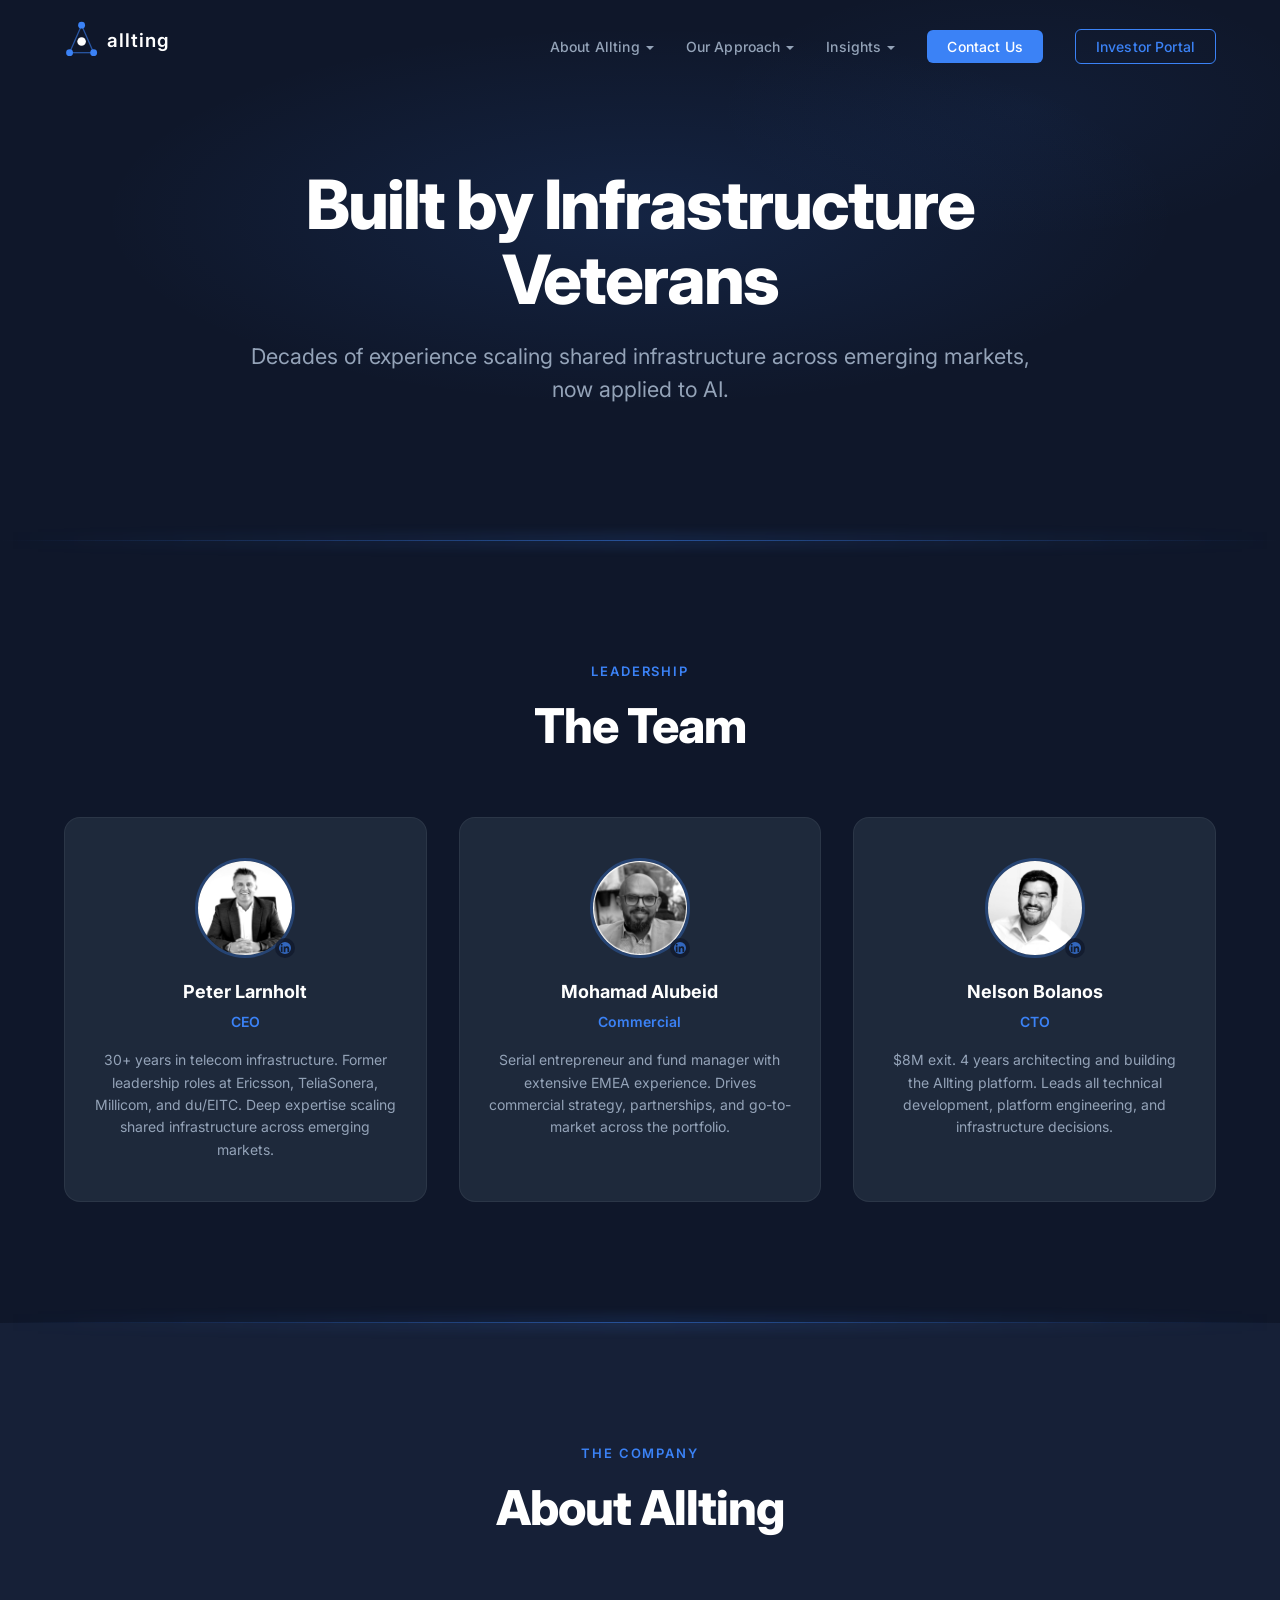
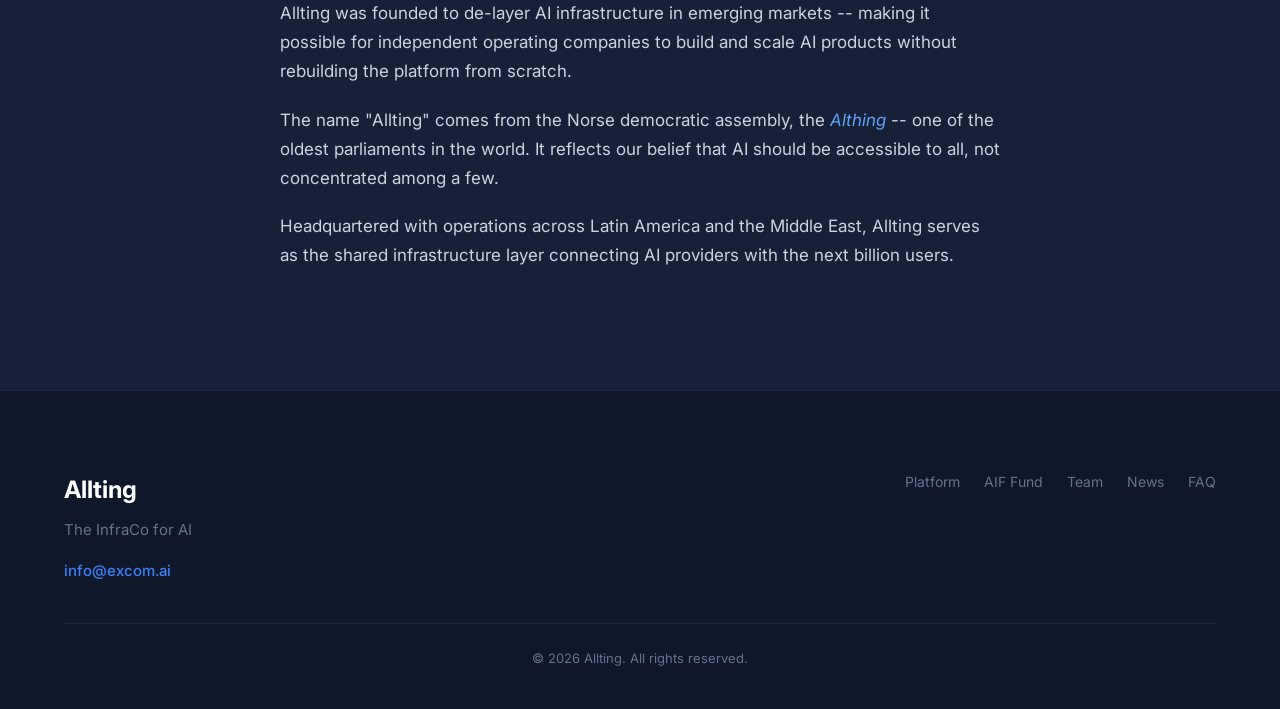
==== commit ce3dfd63: "Rebrand: TowerCo → InfraCo for AI across all pages" ====
--- a/about.html
+++ b/about.html
@@ -68,11 +68,11 @@
           <a href="#" class="nav-dropdown-trigger">Insights</a>
           <ul class="nav-dropdown-menu">
             <li><a href="news.html">News</a></li>
-            <li><a href="carrier.html">Carrier</a></li>
+            <li><a href="career.html">Career</a></li>
             <li><a href="master-thesis.html">Master Thesis</a></li>
           </ul>
         </li>
-        <li><a href="#contact" class="nav-cta">Contact Us</a></li>
+        <li><a href="https://bookings.cloud.microsoft/book/AlltingTheSharedInfrastructureLayerforAI@excom.ai/?ismsaljsauthenabled=true" target="_blank" rel="noopener" class="nav-cta">Contact Us</a></li>
         <li><a href="invest.html#investor-contact" class="nav-cta nav-cta-accent">Investor Portal</a></li>
       </ul>
     </div>
@@ -159,7 +159,7 @@
       <div class="footer-content fade-in">
         <div class="footer-main">
           <span class="footer-logo">Allting</span>
-          <p class="footer-tagline">The TowerCo for AI</p>
+          <p class="footer-tagline">The InfraCo for AI</p>
           <a href="mailto:info@excom.ai" class="footer-email">info@excom.ai</a>
         </div>
         <div class="footer-links">
--- a/style.css
+++ b/style.css
@@ -1842,6 +1842,310 @@
 }
 
 /* ============================================
+   FAQ Accordion
+   ============================================ */
+.faq-list {
+  max-width: 760px;
+  margin: 0 auto;
+}
+
+.faq-item {
+  border-bottom: 1px solid rgba(255,255,255,0.06);
+}
+
+.faq-item:first-child {
+  border-top: 1px solid rgba(255,255,255,0.06);
+}
+
+.faq-question {
+  width: 100%;
+  display: flex;
+  align-items: center;
+  justify-content: space-between;
+  padding: 24px 0;
+  background: none;
+  border: none;
+  cursor: pointer;
+  font-family: var(--font);
+  font-size: 1.0625rem;
+  font-weight: 600;
+  color: var(--gray-200);
+  text-align: left;
+  transition: color var(--transition);
+}
+
+.faq-question:hover {
+  color: var(--white);
+}
+
+.faq-active .faq-question {
+  color: var(--blue);
+}
+
+.faq-icon {
+  position: relative;
+  width: 20px;
+  height: 20px;
+  flex-shrink: 0;
+  margin-left: 16px;
+}
+
+.faq-icon::before,
+.faq-icon::after {
+  content: '';
+  position: absolute;
+  background: var(--gray-400);
+  transition: transform 0.3s ease, background 0.3s ease;
+}
+
+.faq-icon::before {
+  top: 50%;
+  left: 2px;
+  right: 2px;
+  height: 2px;
+  transform: translateY(-50%);
+}
+
+.faq-icon::after {
+  left: 50%;
+  top: 2px;
+  bottom: 2px;
+  width: 2px;
+  transform: translateX(-50%);
+}
+
+.faq-active .faq-icon::before,
+.faq-active .faq-icon::after {
+  background: var(--blue);
+}
+
+.faq-active .faq-icon::after {
+  transform: translateX(-50%) rotate(90deg);
+}
+
+.faq-answer {
+  max-height: 0;
+  overflow: hidden;
+  transition: max-height 0.4s cubic-bezier(0.4, 0, 0.2, 1), padding 0.4s cubic-bezier(0.4, 0, 0.2, 1);
+  padding: 0 0;
+}
+
+.faq-active .faq-answer {
+  max-height: 300px;
+  padding: 0 0 24px 0;
+}
+
+.faq-answer p {
+  font-size: 0.9375rem;
+  color: var(--gray-400);
+  line-height: 1.7;
+}
+
+/* ============================================
+   Opportunity Cards
+   ============================================ */
+.opportunity-grid {
+  display: grid;
+  grid-template-columns: repeat(3, 1fr);
+  gap: 32px;
+}
+
+.opportunity-card {
+  background: var(--navy-light);
+  border: 1px solid rgba(255,255,255,0.06);
+  border-radius: 16px;
+  padding: 40px 32px;
+  display: flex;
+  flex-direction: column;
+  transition: border-color var(--transition), transform var(--transition);
+}
+
+.opportunity-card:hover {
+  border-color: rgba(59,130,246,0.2);
+  transform: translateY(-4px);
+}
+
+.opportunity-title {
+  font-size: 1.25rem;
+  font-weight: 700;
+  color: var(--white);
+  margin-bottom: 16px;
+}
+
+.opportunity-desc {
+  font-size: 0.9375rem;
+  color: var(--gray-400);
+  line-height: 1.7;
+  margin-bottom: 32px;
+  flex: 1;
+}
+
+.opportunity-card .btn {
+  align-self: flex-start;
+}
+
+/* ============================================
+   Career Cards
+   ============================================ */
+.career-grid {
+  display: grid;
+  grid-template-columns: repeat(2, 1fr);
+  gap: 32px;
+}
+
+.career-card {
+  background: var(--navy-light);
+  border: 1px solid rgba(255,255,255,0.06);
+  border-radius: 16px;
+  padding: 40px 32px;
+  transition: border-color var(--transition), transform var(--transition);
+}
+
+.career-card:hover {
+  border-color: rgba(59,130,246,0.2);
+  transform: translateY(-4px);
+}
+
+.career-card-header {
+  margin-bottom: 20px;
+}
+
+.career-card-title {
+  font-size: 1.25rem;
+  font-weight: 700;
+  color: var(--white);
+  margin-bottom: 12px;
+}
+
+.career-card-meta {
+  display: flex;
+  gap: 8px;
+  flex-wrap: wrap;
+}
+
+.career-tag {
+  font-size: 0.75rem;
+  font-weight: 600;
+  padding: 4px 12px;
+  border-radius: 20px;
+  background: rgba(59,130,246,0.12);
+  color: var(--blue-light);
+  text-transform: uppercase;
+  letter-spacing: 0.05em;
+}
+
+.career-card-desc {
+  font-size: 0.9375rem;
+  color: var(--gray-400);
+  line-height: 1.7;
+  margin-bottom: 24px;
+}
+
+.career-req-title {
+  font-size: 0.875rem;
+  font-weight: 600;
+  color: var(--white);
+  margin-bottom: 12px;
+}
+
+.career-req-list {
+  display: flex;
+  flex-direction: column;
+  gap: 8px;
+  margin-bottom: 28px;
+}
+
+.career-req-list li {
+  font-size: 0.9375rem;
+  color: var(--gray-400);
+  padding-left: 16px;
+  position: relative;
+  line-height: 1.5;
+}
+
+.career-req-list li::before {
+  content: '';
+  position: absolute;
+  left: 0;
+  top: 10px;
+  width: 6px;
+  height: 6px;
+  border-radius: 50%;
+  background: rgba(59,130,246,0.4);
+}
+
+/* ============================================
+   Content Blocks (Democratisation, Thesis)
+   ============================================ */
+.content-block {
+  max-width: 720px;
+  margin: 0 auto;
+}
+
+.content-heading {
+  font-size: clamp(1.5rem, 3vw, 2rem);
+  font-weight: 800;
+  color: var(--white);
+  letter-spacing: -0.02em;
+  margin-bottom: 20px;
+}
+
+.content-text {
+  font-size: 1.0625rem;
+  color: var(--gray-300);
+  line-height: 1.7;
+  margin-bottom: 20px;
+}
+
+.content-text:last-child {
+  margin-bottom: 0;
+}
+
+/* ============================================
+   Offer Grid (Master Thesis)
+   ============================================ */
+.offer-grid {
+  display: grid;
+  grid-template-columns: repeat(2, 1fr);
+  gap: 24px;
+  max-width: 760px;
+  margin: 0 auto;
+}
+
+.offer-item {
+  background: var(--navy-light);
+  border: 1px solid rgba(255,255,255,0.06);
+  border-radius: 12px;
+  padding: 28px;
+  display: flex;
+  align-items: flex-start;
+  gap: 16px;
+  transition: border-color var(--transition), transform var(--transition);
+}
+
+.offer-item:hover {
+  border-color: rgba(59,130,246,0.2);
+  transform: translateY(-2px);
+}
+
+.offer-icon {
+  flex-shrink: 0;
+  width: 48px;
+  height: 48px;
+  display: flex;
+  align-items: center;
+  justify-content: center;
+  background: rgba(59,130,246,0.1);
+  border-radius: 10px;
+}
+
+.offer-item p {
+  font-size: 0.9375rem;
+  color: var(--gray-300);
+  line-height: 1.6;
+}
+
+/* ============================================
    Multi-page Responsive
    ============================================ */
 @media (max-width: 768px) {
@@ -1866,4 +2170,16 @@
     font-size: 0.9375rem;
     padding: 16px 0;
   }
-}
+
+  .opportunity-grid {
+    grid-template-columns: 1fr;
+  }
+
+  .career-grid {
+    grid-template-columns: 1fr;
+  }
+
+  .offer-grid {
+    grid-template-columns: 1fr;
+  }
+}
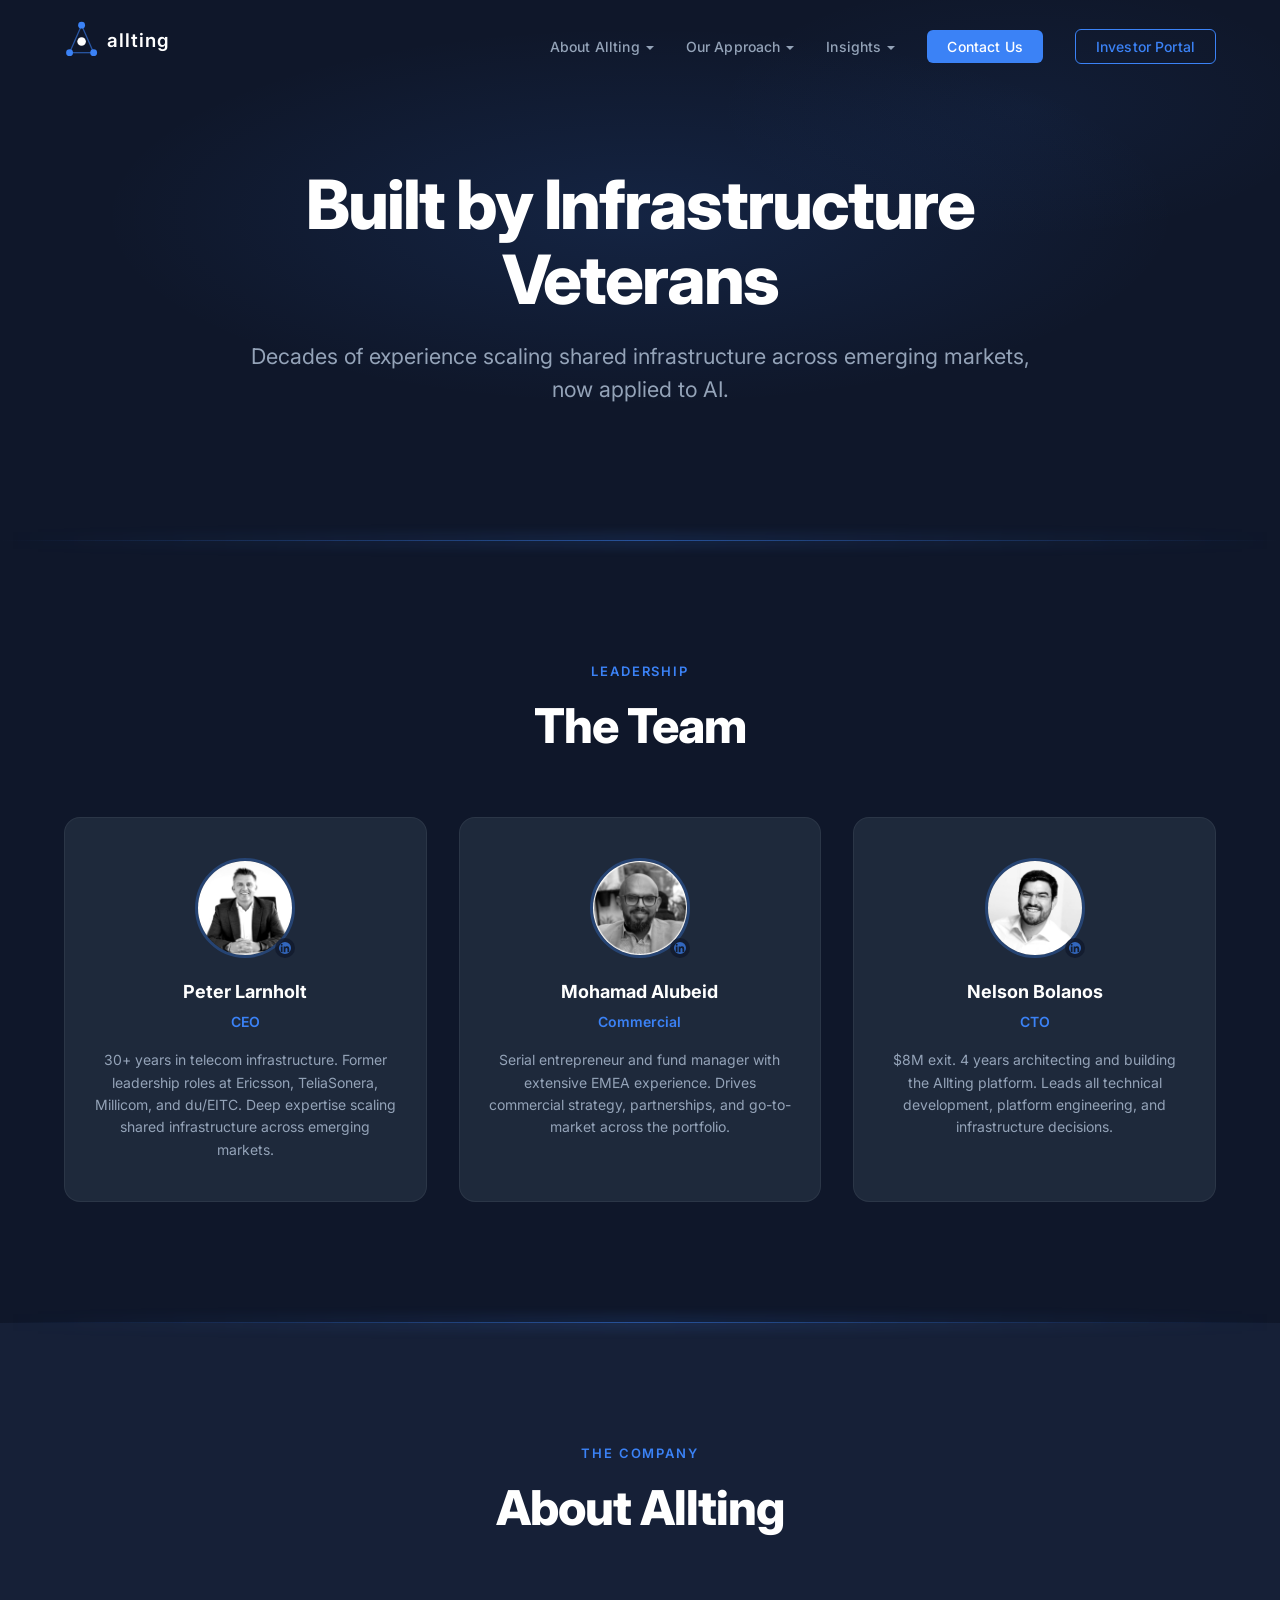
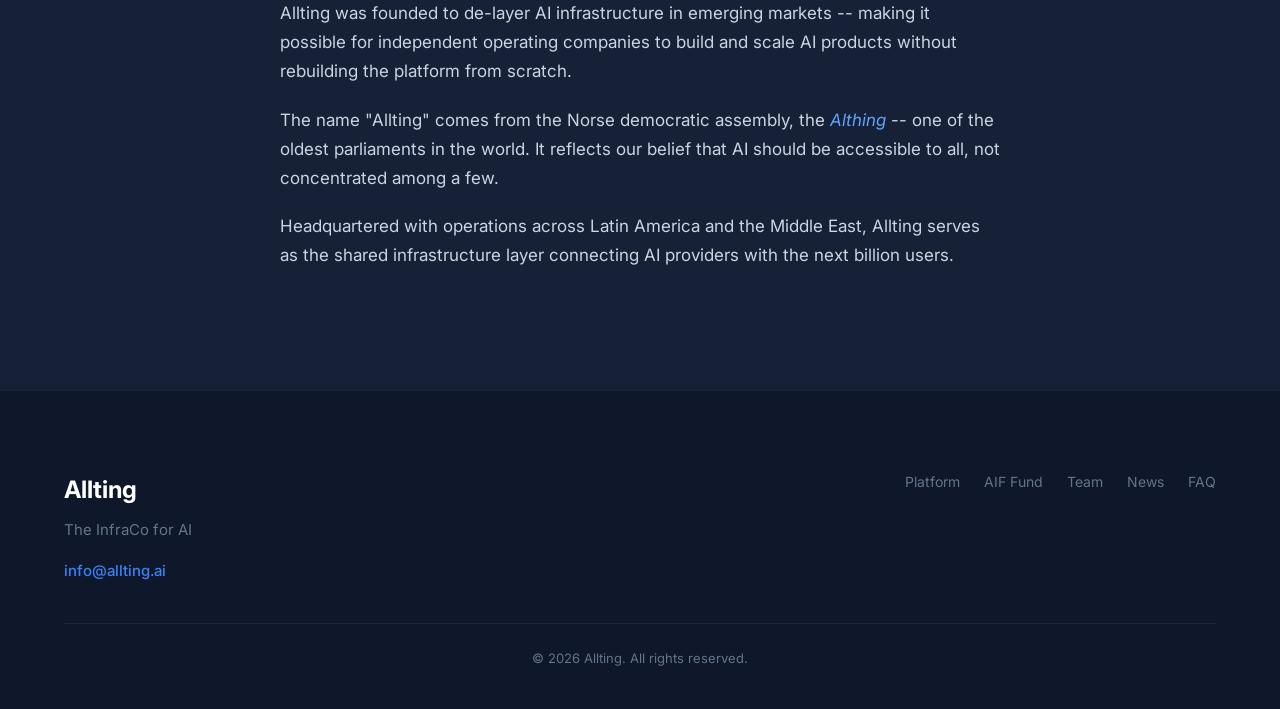
==== commit a2642da6: "Update contact email: info@excom.ai → info@allting.ai" ====
--- a/about.html
+++ b/about.html
@@ -160,7 +160,7 @@
         <div class="footer-main">
           <span class="footer-logo">Allting</span>
           <p class="footer-tagline">The InfraCo for AI</p>
-          <a href="mailto:info@excom.ai" class="footer-email">info@excom.ai</a>
+          <a href="mailto:info@allting.ai" class="footer-email">info@allting.ai</a>
         </div>
         <div class="footer-links">
           <a href="/">Platform</a>
